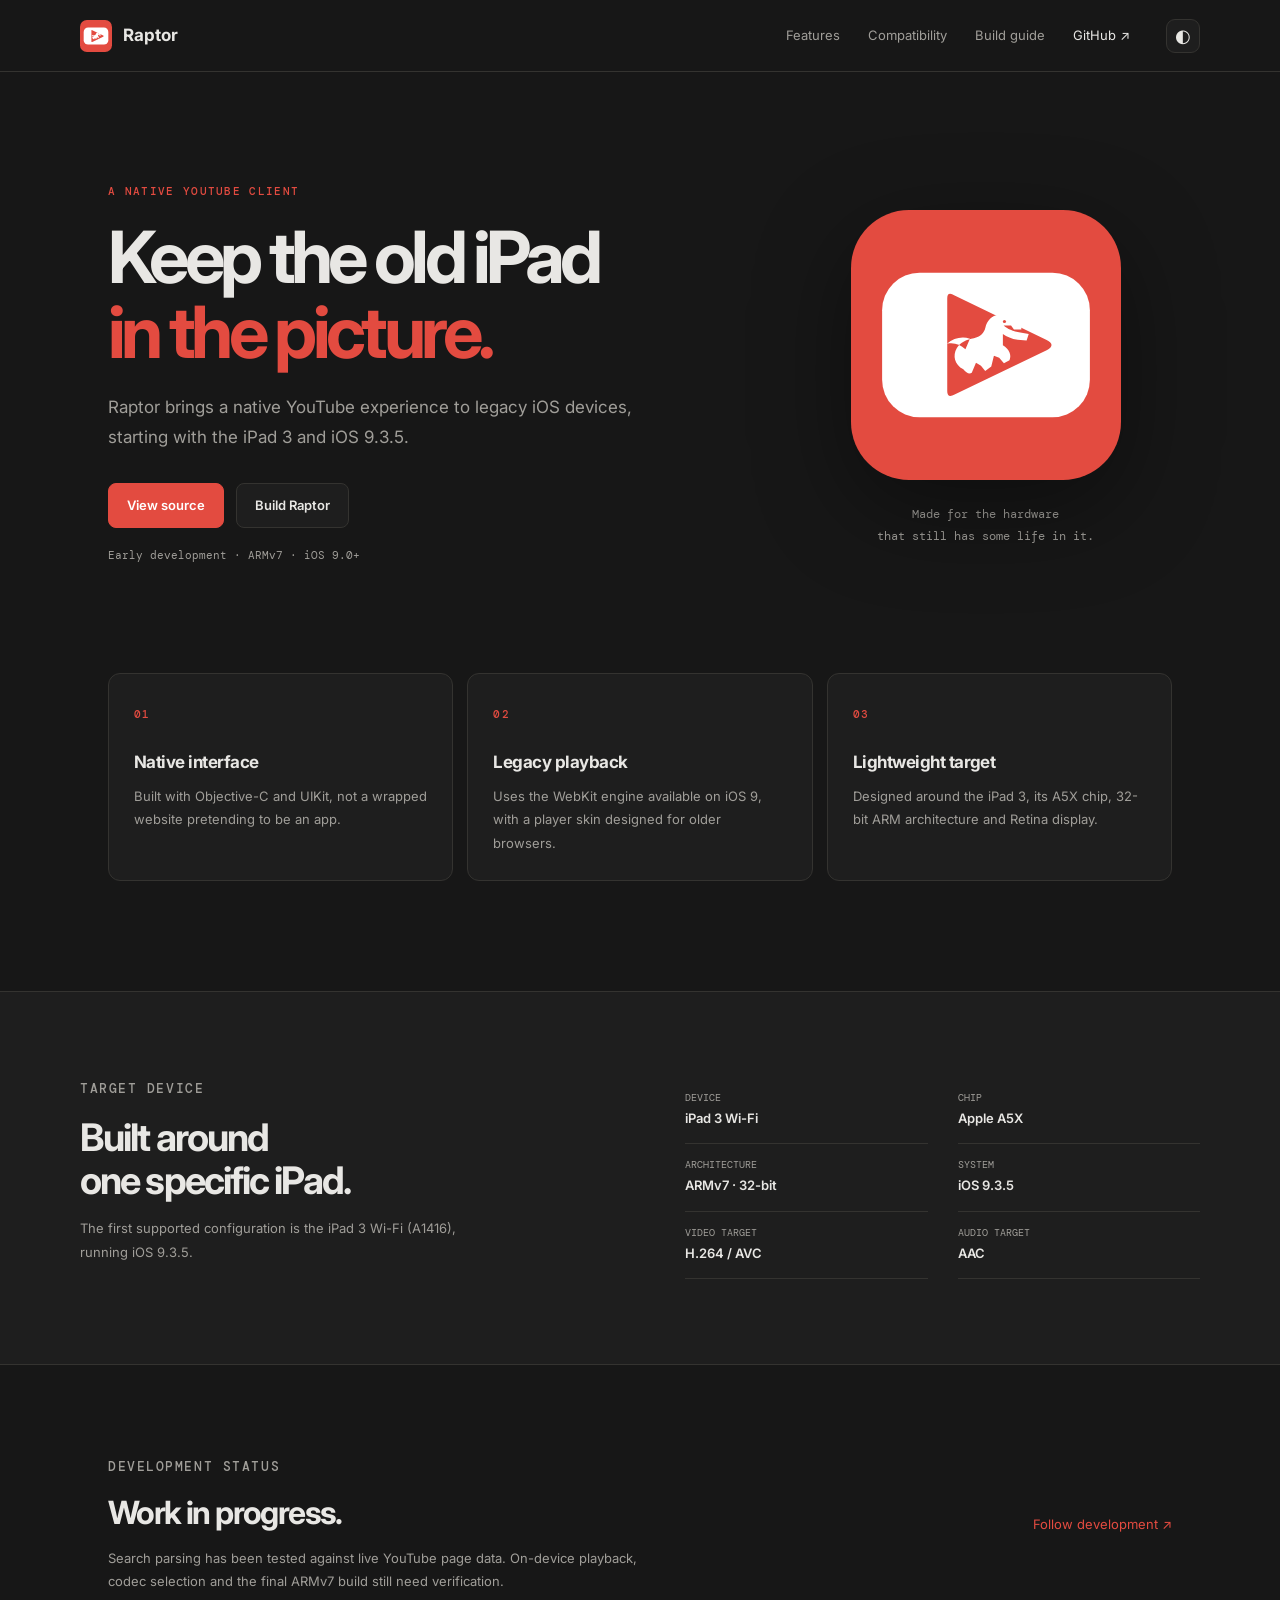
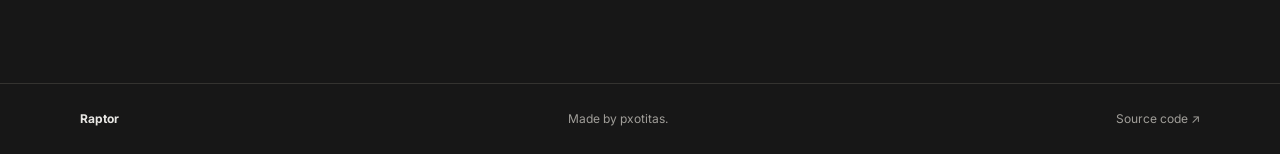
==== website/index.html @ 5f78469e "Set up Raptor project and website" ====
<!doctype html>
<html lang="en"><head><meta charset="utf-8"><meta name="viewport" content="width=device-width,initial-scale=1"><meta name="theme-color" content="#171717"><meta name="description" content="Raptor is a native YouTube client for legacy iOS devices."><title>Raptor — YouTube for legacy iOS</title><link rel="icon" href="./assets/raptor.svg" type="image/svg+xml"><link rel="stylesheet" href="./assets/style.css"><script defer src="./assets/site.js"></script></head>
<body><header class="topbar"><a class="brand" href="./"><img src="./assets/raptor.svg" alt=""><span>Raptor</span></a><nav><a href="#features">Features</a><a href="#compatibility">Compatibility</a><a href="./docs/building.html">Build guide</a><a class="github" href="https://github.com/pxotitas/raptor">GitHub ↗</a></nav><button class="theme-toggle" aria-label="Toggle color theme" title="Toggle theme">◐</button></header>
<main><section class="hero"><div class="hero-copy"><p class="eyebrow">A native YouTube client</p><h1>Keep the old iPad<br><span>in the picture.</span></h1><p class="lead">Raptor brings a native YouTube experience to legacy iOS devices, starting with the iPad 3 and iOS 9.3.5.</p><div class="actions"><a class="button primary" href="https://github.com/pxotitas/raptor">View source</a><a class="button secondary" href="./docs/building.html">Build Raptor</a></div><p class="fine">Early development · ARMv7 · iOS 9.0+</p></div><div class="hero-art"><img src="./assets/raptor.svg" alt="Raptor app icon"><span class="art-caption">Made for the hardware<br>that still has some life in it.</span></div></section>
<section class="feature-grid" id="features"><article><span class="number">01</span><h2>Native interface</h2><p>Built with Objective-C and UIKit, not a wrapped website pretending to be an app.</p></article><article><span class="number">02</span><h2>Legacy playback</h2><p>Uses the WebKit engine available on iOS 9, with a player skin designed for older browsers.</p></article><article><span class="number">03</span><h2>Lightweight target</h2><p>Designed around the iPad 3, its A5X chip, 32-bit ARM architecture and Retina display.</p></article></section>
<section class="compat" id="compatibility"><div><p class="eyebrow">Target device</p><h2>Built around<br>one specific iPad.</h2><p>The first supported configuration is the iPad 3 Wi-Fi (A1416), running iOS 9.3.5.</p></div><div class="specs"><div><span>Device</span><strong>iPad 3 Wi-Fi</strong></div><div><span>Chip</span><strong>Apple A5X</strong></div><div><span>Architecture</span><strong>ARMv7 · 32-bit</strong></div><div><span>System</span><strong>iOS 9.3.5</strong></div><div><span>Video target</span><strong>H.264 / AVC</strong></div><div><span>Audio target</span><strong>AAC</strong></div></div></section>
<section class="status-panel"><div><p class="eyebrow">Development status</p><h2>Work in progress.</h2><p>Search parsing has been tested against live YouTube page data. On-device playback, codec selection and the final ARMv7 build still need verification.</p></div><a href="https://github.com/pxotitas/raptor/issues">Follow development ↗</a></section></main>
<footer><span>Raptor</span><span>Made by <a href="https://github.com/pxotitas">pxotitas</a>.</span><a href="https://github.com/pxotitas/raptor">Source code ↗</a></footer></body></html>
---- website/assets/style.css ----
@import url('https://fonts.googleapis.com/css2?family=DM+Mono:wght@400;500&family=Inter:wght@400;500;600;700;800&display=swap');
:root{color-scheme:dark;--bg:#171717;--panel:#1e1e1e;--text:#e8e7e4;--muted:#a09e99;--line:#343330;--accent:#e34b40;--max:1120px;font-family:Inter,ui-sans-serif,system-ui,sans-serif}:root.light{color-scheme:light;--bg:#f4f3f0;--panel:#fff;--text:#20201e;--muted:#696761;--line:#d9d6d0;--accent:#c9362d}*{box-sizing:border-box}html{scroll-behavior:smooth}body{margin:0;background:var(--bg);color:var(--text);line-height:1.65}a{color:inherit;text-decoration:none}.topbar{height:72px;border-bottom:1px solid var(--line);display:flex;align-items:center;gap:36px;padding:0 max(28px,calc((100vw - var(--max))/2));position:sticky;top:0;background:var(--bg);z-index:5}.brand{display:flex;align-items:center;gap:11px;font-weight:700;font-size:17px;margin-right:auto}.brand img{width:32px;height:32px}.topbar nav{display:flex;align-items:center;gap:28px;color:var(--muted);font-size:13px}.topbar nav a:hover,footer a:hover{color:var(--text)}.topbar nav .github{color:var(--text)}.theme-toggle{border:1px solid var(--line);background:var(--panel);color:var(--text);width:34px;height:34px;border-radius:9px;font-size:18px;cursor:pointer}.hero{max-width:var(--max);margin:0 auto;padding:112px 28px 100px;display:grid;grid-template-columns:1.25fr .75fr;align-items:center;gap:70px;min-height:570px}.eyebrow,.number{font:500 11px 'DM Mono',monospace;letter-spacing:.12em;text-transform:uppercase;color:var(--accent)}h1,h2,p{margin-top:0}.hero h1{font-size:clamp(44px,6vw,72px);line-height:1.04;letter-spacing:-.065em;margin:22px 0}.hero h1 span{color:var(--accent)}.lead{font-size:17px;line-height:1.8;color:var(--muted);max-width:570px}.actions{display:flex;gap:12px;margin:30px 0 20px}.button{padding:11px 18px;border-radius:8px;font-size:13px;font-weight:600;border:1px solid var(--line)}.primary{background:var(--accent);border-color:var(--accent);color:#fff}.secondary{background:var(--panel)}.fine{font:11px 'DM Mono',monospace;color:var(--muted)}.hero-art{display:flex;flex-direction:column;align-items:center;gap:24px}.hero-art img{width:min(100%,270px);filter:drop-shadow(0 28px 48px #0006)}.art-caption{font:12px/1.8 'DM Mono',monospace;color:var(--muted);text-align:center}.feature-grid{max-width:var(--max);margin:0 auto;padding:0 28px 110px;display:grid;grid-template-columns:repeat(3,1fr);gap:14px}.feature-grid article{border:1px solid var(--line);border-radius:12px;background:var(--panel);padding:25px;min-height:190px}.feature-grid h2{font-size:17px;margin:22px 0 9px;letter-spacing:-.03em}.feature-grid p,.compat p,.status-panel p{font-size:13px;color:var(--muted);line-height:1.8;margin:0}.compat{border-top:1px solid var(--line);border-bottom:1px solid var(--line);padding:85px max(28px,calc((100vw - var(--max))/2));display:grid;grid-template-columns:1fr 1fr;gap:90px;background:var(--panel)}.compat h2,.status-panel h2{font-size:38px;line-height:1.12;letter-spacing:-.05em;margin:16px 0}.compat p{max-width:390px}.specs{display:grid;grid-template-columns:1fr 1fr;gap:0 30px}.specs div{border-bottom:1px solid var(--line);padding:14px 0;display:flex;flex-direction:column;gap:4px}.specs span{font:10px 'DM Mono',monospace;text-transform:uppercase;color:var(--muted)}.specs strong{font-size:13px;font-weight:600}.status-panel{max-width:var(--max);margin:0 auto;padding:90px 28px;display:flex;justify-content:space-between;align-items:center;gap:50px}.status-panel>div{max-width:570px}.status-panel h2{font-size:32px}.status-panel>a{white-space:nowrap;color:var(--accent);font-size:13px}footer{border-top:1px solid var(--line);padding:25px max(28px,calc((100vw - var(--max))/2));display:flex;justify-content:space-between;color:var(--muted);font-size:12px}footer span:first-child{font-weight:700;color:var(--text)}@media(max-width:760px){.topbar{padding:0 18px;gap:12px}.topbar nav{gap:12px;font-size:11px}.topbar nav a:nth-child(2){display:none}.hero{padding:75px 22px;grid-template-columns:1fr;gap:45px}.hero-art img{width:170px}.feature-grid{grid-template-columns:1fr;padding:0 22px 70px}.compat{padding:65px 22px;grid-template-columns:1fr;gap:30px}.status-panel{padding:65px 22px;display:block}.status-panel>a{display:inline-block;margin-top:22px}footer{padding:22px;gap:14px;flex-wrap:wrap}}@media(prefers-reduced-motion:reduce){html{scroll-behavior:auto}}
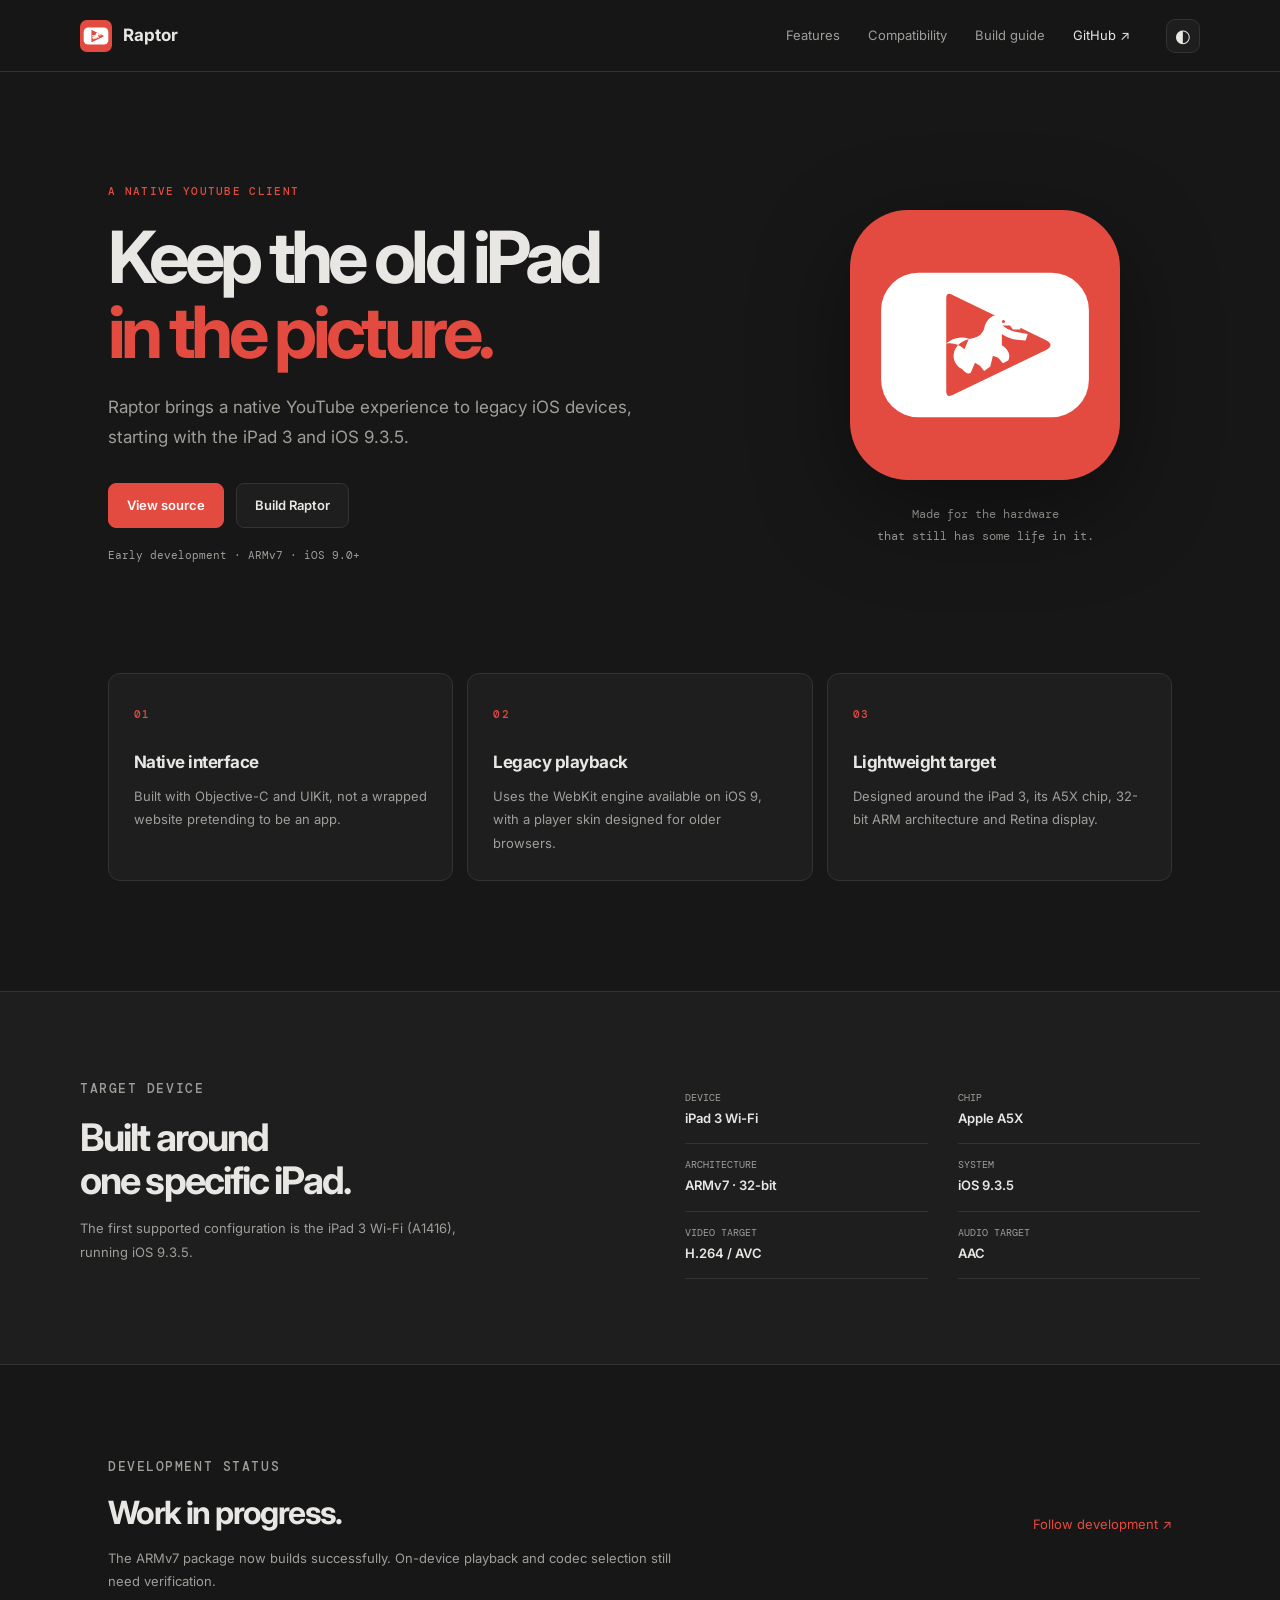
==== commit a425d517: "Add motion to website and verify ARMv7 build" ====
--- a/website/index.html
+++ b/website/index.html
@@ -4,5 +4,5 @@
 <main><section class="hero"><div class="hero-copy"><p class="eyebrow">A native YouTube client</p><h1>Keep the old iPad<br><span>in the picture.</span></h1><p class="lead">Raptor brings a native YouTube experience to legacy iOS devices, starting with the iPad 3 and iOS 9.3.5.</p><div class="actions"><a class="button primary" href="https://github.com/pxotitas/raptor">View source</a><a class="button secondary" href="./docs/building.html">Build Raptor</a></div><p class="fine">Early development · ARMv7 · iOS 9.0+</p></div><div class="hero-art"><img src="./assets/raptor.svg" alt="Raptor app icon"><span class="art-caption">Made for the hardware<br>that still has some life in it.</span></div></section>
 <section class="feature-grid" id="features"><article><span class="number">01</span><h2>Native interface</h2><p>Built with Objective-C and UIKit, not a wrapped website pretending to be an app.</p></article><article><span class="number">02</span><h2>Legacy playback</h2><p>Uses the WebKit engine available on iOS 9, with a player skin designed for older browsers.</p></article><article><span class="number">03</span><h2>Lightweight target</h2><p>Designed around the iPad 3, its A5X chip, 32-bit ARM architecture and Retina display.</p></article></section>
 <section class="compat" id="compatibility"><div><p class="eyebrow">Target device</p><h2>Built around<br>one specific iPad.</h2><p>The first supported configuration is the iPad 3 Wi-Fi (A1416), running iOS 9.3.5.</p></div><div class="specs"><div><span>Device</span><strong>iPad 3 Wi-Fi</strong></div><div><span>Chip</span><strong>Apple A5X</strong></div><div><span>Architecture</span><strong>ARMv7 · 32-bit</strong></div><div><span>System</span><strong>iOS 9.3.5</strong></div><div><span>Video target</span><strong>H.264 / AVC</strong></div><div><span>Audio target</span><strong>AAC</strong></div></div></section>
-<section class="status-panel"><div><p class="eyebrow">Development status</p><h2>Work in progress.</h2><p>Search parsing has been tested against live YouTube page data. On-device playback, codec selection and the final ARMv7 build still need verification.</p></div><a href="https://github.com/pxotitas/raptor/issues">Follow development ↗</a></section></main>
+<section class="status-panel"><div><p class="eyebrow">Development status</p><h2>Work in progress.</h2><p>The ARMv7 package now builds successfully. On-device playback and codec selection still need verification.</p></div><a href="https://github.com/pxotitas/raptor/issues">Follow development ↗</a></section></main>
 <footer><span>Raptor</span><span>Made by <a href="https://github.com/pxotitas">pxotitas</a>.</span><a href="https://github.com/pxotitas/raptor">Source code ↗</a></footer></body></html>
--- a/website/assets/style.css
+++ b/website/assets/style.css
@@ -1,2 +1,33 @@
 @import url('https://fonts.googleapis.com/css2?family=DM+Mono:wght@400;500&family=Inter:wght@400;500;600;700;800&display=swap');
-:root{color-scheme:dark;--bg:#171717;--panel:#1e1e1e;--text:#e8e7e4;--muted:#a09e99;--line:#343330;--accent:#e34b40;--max:1120px;font-family:Inter,ui-sans-serif,system-ui,sans-serif}:root.light{color-scheme:light;--bg:#f4f3f0;--panel:#fff;--text:#20201e;--muted:#696761;--line:#d9d6d0;--accent:#c9362d}*{box-sizing:border-box}html{scroll-behavior:smooth}body{margin:0;background:var(--bg);color:var(--text);line-height:1.65}a{color:inherit;text-decoration:none}.topbar{height:72px;border-bottom:1px solid var(--line);display:flex;align-items:center;gap:36px;padding:0 max(28px,calc((100vw - var(--max))/2));position:sticky;top:0;background:var(--bg);z-index:5}.brand{display:flex;align-items:center;gap:11px;font-weight:700;font-size:17px;margin-right:auto}.brand img{width:32px;height:32px}.topbar nav{display:flex;align-items:center;gap:28px;color:var(--muted);font-size:13px}.topbar nav a:hover,footer a:hover{color:var(--text)}.topbar nav .github{color:var(--text)}.theme-toggle{border:1px solid var(--line);background:var(--panel);color:var(--text);width:34px;height:34px;border-radius:9px;font-size:18px;cursor:pointer}.hero{max-width:var(--max);margin:0 auto;padding:112px 28px 100px;display:grid;grid-template-columns:1.25fr .75fr;align-items:center;gap:70px;min-height:570px}.eyebrow,.number{font:500 11px 'DM Mono',monospace;letter-spacing:.12em;text-transform:uppercase;color:var(--accent)}h1,h2,p{margin-top:0}.hero h1{font-size:clamp(44px,6vw,72px);line-height:1.04;letter-spacing:-.065em;margin:22px 0}.hero h1 span{color:var(--accent)}.lead{font-size:17px;line-height:1.8;color:var(--muted);max-width:570px}.actions{display:flex;gap:12px;margin:30px 0 20px}.button{padding:11px 18px;border-radius:8px;font-size:13px;font-weight:600;border:1px solid var(--line)}.primary{background:var(--accent);border-color:var(--accent);color:#fff}.secondary{background:var(--panel)}.fine{font:11px 'DM Mono',monospace;color:var(--muted)}.hero-art{display:flex;flex-direction:column;align-items:center;gap:24px}.hero-art img{width:min(100%,270px);filter:drop-shadow(0 28px 48px #0006)}.art-caption{font:12px/1.8 'DM Mono',monospace;color:var(--muted);text-align:center}.feature-grid{max-width:var(--max);margin:0 auto;padding:0 28px 110px;display:grid;grid-template-columns:repeat(3,1fr);gap:14px}.feature-grid article{border:1px solid var(--line);border-radius:12px;background:var(--panel);padding:25px;min-height:190px}.feature-grid h2{font-size:17px;margin:22px 0 9px;letter-spacing:-.03em}.feature-grid p,.compat p,.status-panel p{font-size:13px;color:var(--muted);line-height:1.8;margin:0}.compat{border-top:1px solid var(--line);border-bottom:1px solid var(--line);padding:85px max(28px,calc((100vw - var(--max))/2));display:grid;grid-template-columns:1fr 1fr;gap:90px;background:var(--panel)}.compat h2,.status-panel h2{font-size:38px;line-height:1.12;letter-spacing:-.05em;margin:16px 0}.compat p{max-width:390px}.specs{display:grid;grid-template-columns:1fr 1fr;gap:0 30px}.specs div{border-bottom:1px solid var(--line);padding:14px 0;display:flex;flex-direction:column;gap:4px}.specs span{font:10px 'DM Mono',monospace;text-transform:uppercase;color:var(--muted)}.specs strong{font-size:13px;font-weight:600}.status-panel{max-width:var(--max);margin:0 auto;padding:90px 28px;display:flex;justify-content:space-between;align-items:center;gap:50px}.status-panel>div{max-width:570px}.status-panel h2{font-size:32px}.status-panel>a{white-space:nowrap;color:var(--accent);font-size:13px}footer{border-top:1px solid var(--line);padding:25px max(28px,calc((100vw - var(--max))/2));display:flex;justify-content:space-between;color:var(--muted);font-size:12px}footer span:first-child{font-weight:700;color:var(--text)}@media(max-width:760px){.topbar{padding:0 18px;gap:12px}.topbar nav{gap:12px;font-size:11px}.topbar nav a:nth-child(2){display:none}.hero{padding:75px 22px;grid-template-columns:1fr;gap:45px}.hero-art img{width:170px}.feature-grid{grid-template-columns:1fr;padding:0 22px 70px}.compat{padding:65px 22px;grid-template-columns:1fr;gap:30px}.status-panel{padding:65px 22px;display:block}.status-panel>a{display:inline-block;margin-top:22px}footer{padding:22px;gap:14px;flex-wrap:wrap}}@media(prefers-reduced-motion:reduce){html{scroll-behavior:auto}}+:root{color-scheme:dark;--bg:#171717;--panel:#1e1e1e;--text:#e8e7e4;--muted:#a09e99;--line:#343330;--accent:#e34b40;--max:1120px;font-family:Inter,ui-sans-serif,system-ui,sans-serif}:root.light{color-scheme:light;--bg:#f4f3f0;--panel:#fff;--text:#20201e;--muted:#696761;--line:#d9d6d0;--accent:#c9362d}*{box-sizing:border-box}html{scroll-behavior:smooth}body{margin:0;background:var(--bg);color:var(--text);line-height:1.65}a{color:inherit;text-decoration:none}.topbar{height:72px;border-bottom:1px solid var(--line);display:flex;align-items:center;gap:36px;padding:0 max(28px,calc((100vw - var(--max))/2));position:sticky;top:0;background:var(--bg);z-index:5}.brand{display:flex;align-items:center;gap:11px;font-weight:700;font-size:17px;margin-right:auto}.brand img{width:32px;height:32px}.topbar nav{display:flex;align-items:center;gap:28px;color:var(--muted);font-size:13px}.topbar nav a:hover,footer a:hover{color:var(--text)}.topbar nav .github{color:var(--text)}.theme-toggle{border:1px solid var(--line);background:var(--panel);color:var(--text);width:34px;height:34px;border-radius:9px;font-size:18px;cursor:pointer}.hero{max-width:var(--max);margin:0 auto;padding:112px 28px 100px;display:grid;grid-template-columns:1.25fr .75fr;align-items:center;gap:70px;min-height:570px}.eyebrow,.number{font:500 11px 'DM Mono',monospace;letter-spacing:.12em;text-transform:uppercase;color:var(--accent)}h1,h2,p{margin-top:0}.hero h1{font-size:clamp(44px,6vw,72px);line-height:1.04;letter-spacing:-.065em;margin:22px 0}.hero h1 span{color:var(--accent)}.lead{font-size:17px;line-height:1.8;color:var(--muted);max-width:570px}.actions{display:flex;gap:12px;margin:30px 0 20px}.button{padding:11px 18px;border-radius:8px;font-size:13px;font-weight:600;border:1px solid var(--line)}.primary{background:var(--accent);border-color:var(--accent);color:#fff}.secondary{background:var(--panel)}.fine{font:11px 'DM Mono',monospace;color:var(--muted)}.hero-art{display:flex;flex-direction:column;align-items:center;gap:24px}.hero-art img{width:min(100%,270px);filter:drop-shadow(0 28px 48px #0006)}.art-caption{font:12px/1.8 'DM Mono',monospace;color:var(--muted);text-align:center}.feature-grid{max-width:var(--max);margin:0 auto;padding:0 28px 110px;display:grid;grid-template-columns:repeat(3,1fr);gap:14px}.feature-grid article{border:1px solid var(--line);border-radius:12px;background:var(--panel);padding:25px;min-height:190px}.feature-grid h2{font-size:17px;margin:22px 0 9px;letter-spacing:-.03em}.feature-grid p,.compat p,.status-panel p{font-size:13px;color:var(--muted);line-height:1.8;margin:0}.compat{border-top:1px solid var(--line);border-bottom:1px solid var(--line);padding:85px max(28px,calc((100vw - var(--max))/2));display:grid;grid-template-columns:1fr 1fr;gap:90px;background:var(--panel)}.compat h2,.status-panel h2{font-size:38px;line-height:1.12;letter-spacing:-.05em;margin:16px 0}.compat p{max-width:390px}.specs{display:grid;grid-template-columns:1fr 1fr;gap:0 30px}.specs div{border-bottom:1px solid var(--line);padding:14px 0;display:flex;flex-direction:column;gap:4px}.specs span{font:10px 'DM Mono',monospace;text-transform:uppercase;color:var(--muted)}.specs strong{font-size:13px;font-weight:600}.status-panel{max-width:var(--max);margin:0 auto;padding:90px 28px;display:flex;justify-content:space-between;align-items:center;gap:50px}.status-panel>div{max-width:570px}.status-panel h2{font-size:32px}.status-panel>a{white-space:nowrap;color:var(--accent);font-size:13px}footer{border-top:1px solid var(--line);padding:25px max(28px,calc((100vw - var(--max))/2));display:flex;justify-content:space-between;color:var(--muted);font-size:12px}footer span:first-child{font-weight:700;color:var(--text)}@media(max-width:760px){.topbar{padding:0 18px;gap:12px}.topbar nav{gap:12px;font-size:11px}.topbar nav a:nth-child(2){display:none}.hero{padding:75px 22px;grid-template-columns:1fr;gap:45px}.hero-art img{width:170px}.feature-grid{grid-template-columns:1fr;padding:0 22px 70px}.compat{padding:65px 22px;grid-template-columns:1fr;gap:30px}.status-panel{padding:65px 22px;display:block}.status-panel>a{display:inline-block;margin-top:22px}footer{padding:22px;gap:14px;flex-wrap:wrap}}@media(prefers-reduced-motion:reduce){html{scroll-behavior:auto}}/* Motion layer: restrained, spring-like reveals inspired by Dux Shell. */
+html{scroll-behavior:smooth;scroll-padding-top:88px}
+.topbar{backdrop-filter:blur(18px);background:color-mix(in srgb,var(--bg) 86%,transparent);transition:background .35s ease,border-color .35s ease}
+.brand img{transition:transform .55s cubic-bezier(.2,.8,.2,1)}
+.brand:hover img{transform:rotate(-8deg) scale(1.08)}
+.topbar nav a{transition:color .22s ease,opacity .22s ease}
+.button,.theme-toggle,.status-panel>a{transition:transform .28s cubic-bezier(.2,.8,.2,1),background .25s ease,border-color .25s ease,box-shadow .25s ease}
+.button:hover{transform:translateY(-3px)}
+.button.primary:hover{box-shadow:0 9px 28px color-mix(in srgb,var(--accent) 28%,transparent)}
+.theme-toggle:hover{transform:rotate(18deg)}
+.hero-art img{animation:raptor-float 7s ease-in-out infinite;transition:filter .4s ease,transform .4s ease}
+.hero-art:hover img{transform:translateY(-7px) scale(1.025);filter:drop-shadow(0 34px 54px #0008)}
+.feature-grid article{transition:transform .45s cubic-bezier(.2,.8,.2,1),border-color .35s ease,background .35s ease}
+.feature-grid article:hover{transform:translateY(-7px);border-color:color-mix(in srgb,var(--accent) 48%,var(--line))}
+.feature-grid .number{display:inline-block;transition:transform .35s cubic-bezier(.2,.8,.2,1)}
+.feature-grid article:hover .number{transform:translateX(5px)}
+.specs div{transition:padding .3s ease,border-color .3s ease}
+.specs div:hover{padding-left:8px;border-color:var(--accent)}
+.status-panel>a:hover{transform:translateX(5px)}
+.js-motion .reveal{opacity:0;transform:translateY(24px) scale(.985);transition:opacity .75s ease,transform .8s cubic-bezier(.2,.8,.2,1)}
+.js-motion .reveal.is-visible{opacity:1;transform:translateY(0) scale(1)}
+.js-motion .hero-copy>*{opacity:0;transform:translateY(18px);animation:hero-enter .7s cubic-bezier(.2,.8,.2,1) forwards}
+.js-motion .hero-copy>*:nth-child(1){animation-delay:.08s}
+.js-motion .hero-copy>*:nth-child(2){animation-delay:.16s}
+.js-motion .hero-copy>*:nth-child(3){animation-delay:.25s}
+.js-motion .hero-copy>*:nth-child(4){animation-delay:.34s}
+.js-motion .hero-copy>*:nth-child(5){animation-delay:.42s}
+.js-motion .hero-art{animation:art-enter .9s .18s cubic-bezier(.2,.8,.2,1) both}
+@keyframes hero-enter{to{opacity:1;transform:translateY(0)}}
+@keyframes art-enter{from{opacity:0;transform:translateY(22px) scale(.96)}to{opacity:1;transform:translateY(0) scale(1)}}
+@keyframes raptor-float{0%,100%{translate:0 0}50%{translate:0 -10px}}
+@media(prefers-reduced-motion:reduce){*,*::before,*::after{scroll-behavior:auto!important;animation-duration:.01ms!important;animation-iteration-count:1!important;transition-duration:.01ms!important}.js-motion .reveal,.js-motion .hero-copy>*{opacity:1;transform:none}}
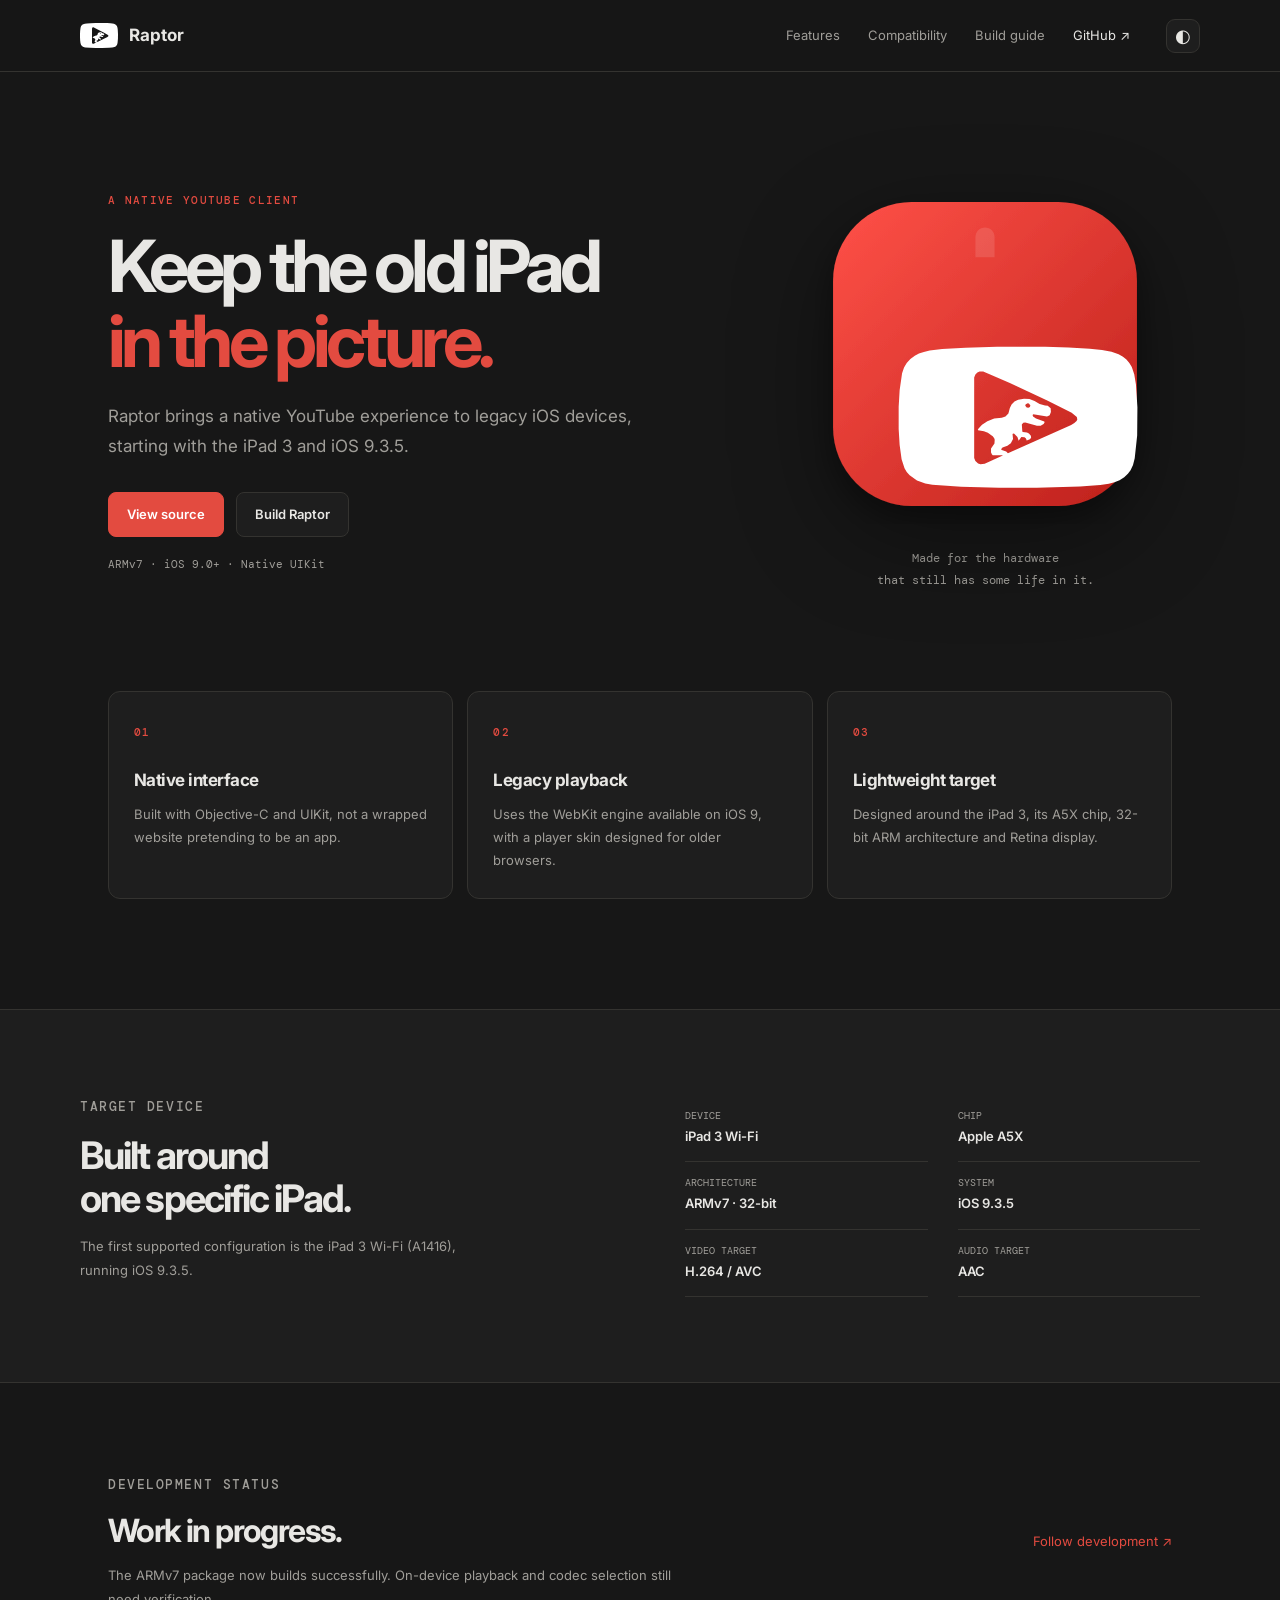
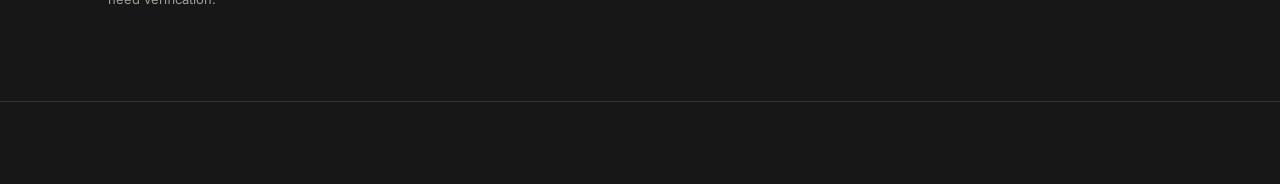
==== commit 28c48c09: "Replace Raptor branding with original dinosaur mark" ====
--- a/website/index.html
+++ b/website/index.html
@@ -1,8 +1,73 @@
 <!doctype html>
-<html lang="en"><head><meta charset="utf-8"><meta name="viewport" content="width=device-width,initial-scale=1"><meta name="theme-color" content="#171717"><meta name="description" content="Raptor is a native YouTube client for legacy iOS devices."><title>Raptor — YouTube for legacy iOS</title><link rel="icon" href="./assets/raptor.svg" type="image/svg+xml"><link rel="stylesheet" href="./assets/style.css"><script defer src="./assets/site.js"></script></head>
-<body><header class="topbar"><a class="brand" href="./"><img src="./assets/raptor.svg" alt=""><span>Raptor</span></a><nav><a href="#features">Features</a><a href="#compatibility">Compatibility</a><a href="./docs/building.html">Build guide</a><a class="github" href="https://github.com/pxotitas/raptor">GitHub ↗</a></nav><button class="theme-toggle" aria-label="Toggle color theme" title="Toggle theme">◐</button></header>
-<main><section class="hero"><div class="hero-copy"><p class="eyebrow">A native YouTube client</p><h1>Keep the old iPad<br><span>in the picture.</span></h1><p class="lead">Raptor brings a native YouTube experience to legacy iOS devices, starting with the iPad 3 and iOS 9.3.5.</p><div class="actions"><a class="button primary" href="https://github.com/pxotitas/raptor">View source</a><a class="button secondary" href="./docs/building.html">Build Raptor</a></div><p class="fine">Early development · ARMv7 · iOS 9.0+</p></div><div class="hero-art"><img src="./assets/raptor.svg" alt="Raptor app icon"><span class="art-caption">Made for the hardware<br>that still has some life in it.</span></div></section>
-<section class="feature-grid" id="features"><article><span class="number">01</span><h2>Native interface</h2><p>Built with Objective-C and UIKit, not a wrapped website pretending to be an app.</p></article><article><span class="number">02</span><h2>Legacy playback</h2><p>Uses the WebKit engine available on iOS 9, with a player skin designed for older browsers.</p></article><article><span class="number">03</span><h2>Lightweight target</h2><p>Designed around the iPad 3, its A5X chip, 32-bit ARM architecture and Retina display.</p></article></section>
-<section class="compat" id="compatibility"><div><p class="eyebrow">Target device</p><h2>Built around<br>one specific iPad.</h2><p>The first supported configuration is the iPad 3 Wi-Fi (A1416), running iOS 9.3.5.</p></div><div class="specs"><div><span>Device</span><strong>iPad 3 Wi-Fi</strong></div><div><span>Chip</span><strong>Apple A5X</strong></div><div><span>Architecture</span><strong>ARMv7 · 32-bit</strong></div><div><span>System</span><strong>iOS 9.3.5</strong></div><div><span>Video target</span><strong>H.264 / AVC</strong></div><div><span>Audio target</span><strong>AAC</strong></div></div></section>
-<section class="status-panel"><div><p class="eyebrow">Development status</p><h2>Work in progress.</h2><p>The ARMv7 package now builds successfully. On-device playback and codec selection still need verification.</p></div><a href="https://github.com/pxotitas/raptor/issues">Follow development ↗</a></section></main>
-<footer><span>Raptor</span><span>Made by <a href="https://github.com/pxotitas">pxotitas</a>.</span><a href="https://github.com/pxotitas/raptor">Source code ↗</a></footer></body></html>+<html lang="en">
+<head>
+  <meta charset="utf-8">
+  <meta name="viewport" content="width=device-width,initial-scale=1">
+  <meta name="theme-color" content="#171717">
+  <meta name="description" content="Raptor is a native YouTube client for legacy iOS devices.">
+  <title>Raptor — YouTube for legacy iOS</title>
+  <link rel="icon" href="./assets/raptor-mark.svg" type="image/svg+xml">
+  <link rel="stylesheet" href="./assets/style.css">
+  <script defer src="./assets/site.js"></script>
+</head>
+<body>
+  <header class="topbar">
+    <a class="brand" href="./"><img src="./assets/raptor-mark.svg" alt=""><span>Raptor</span></a>
+    <nav>
+      <a href="#features">Features</a>
+      <a href="#compatibility">Compatibility</a>
+      <a href="./docs/building.html">Build guide</a>
+      <a class="github" href="https://github.com/pxotitas/raptor">GitHub ↗</a>
+    </nav>
+    <button class="theme-toggle" aria-label="Toggle color theme" title="Toggle theme">◐</button>
+  </header>
+
+  <main>
+    <section class="hero">
+      <div class="hero-copy">
+        <p class="eyebrow">A native YouTube client</p>
+        <h1>Keep the old iPad<br><span>in the picture.</span></h1>
+        <p class="lead">Raptor brings a native YouTube experience to legacy iOS devices, starting with the iPad 3 and iOS 9.3.5.</p>
+        <div class="actions">
+          <a class="button primary" href="https://github.com/pxotitas/raptor">View source</a>
+          <a class="button secondary" href="./docs/building.html">Build Raptor</a>
+        </div>
+        <p class="fine">ARMv7 · iOS 9.0+ · Native UIKit</p>
+      </div>
+      <div class="hero-art">
+        <img src="./assets/raptor-hero.svg" alt="Raptor logo">
+        <span class="art-caption">Made for the hardware<br>that still has some life in it.</span>
+      </div>
+    </section>
+
+    <section class="feature-grid" id="features">
+      <article><span class="number">01</span><h2>Native interface</h2><p>Built with Objective-C and UIKit, not a wrapped website pretending to be an app.</p></article>
+      <article><span class="number">02</span><h2>Legacy playback</h2><p>Uses the WebKit engine available on iOS 9, with a player skin designed for older browsers.</p></article>
+      <article><span class="number">03</span><h2>Lightweight target</h2><p>Designed around the iPad 3, its A5X chip, 32-bit ARM architecture and Retina display.</p></article>
+    </section>
+
+    <section class="compat" id="compatibility">
+      <div><p class="eyebrow">Target device</p><h2>Built around<br>one specific iPad.</h2><p>The first supported configuration is the iPad 3 Wi-Fi (A1416), running iOS 9.3.5.</p></div>
+      <div class="specs">
+        <div><span>Device</span><strong>iPad 3 Wi-Fi</strong></div>
+        <div><span>Chip</span><strong>Apple A5X</strong></div>
+        <div><span>Architecture</span><strong>ARMv7 · 32-bit</strong></div>
+        <div><span>System</span><strong>iOS 9.3.5</strong></div>
+        <div><span>Video target</span><strong>H.264 / AVC</strong></div>
+        <div><span>Audio target</span><strong>AAC</strong></div>
+      </div>
+    </section>
+
+    <section class="status-panel">
+      <div><p class="eyebrow">Development status</p><h2>Work in progress.</h2><p>The ARMv7 package now builds successfully. On-device playback and codec selection still need verification.</p></div>
+      <a href="https://github.com/pxotitas/raptor/issues">Follow development ↗</a>
+    </section>
+  </main>
+
+  <footer>
+    <span class="footer-brand"><img src="./assets/raptor-dino.svg" alt=""><strong>Raptor</strong></span>
+    <span>Made by <a href="https://github.com/pxotitas">pxotitas</a>.</span>
+    <a href="https://github.com/pxotitas/raptor">Source code ↗</a>
+  </footer>
+</body>
+</html>
--- a/website/assets/style.css
+++ b/website/assets/style.css
@@ -31,3 +31,10 @@
 @keyframes art-enter{from{opacity:0;transform:translateY(22px) scale(.96)}to{opacity:1;transform:translateY(0) scale(1)}}
 @keyframes raptor-float{0%,100%{translate:0 0}50%{translate:0 -10px}}
 @media(prefers-reduced-motion:reduce){*,*::before,*::after{scroll-behavior:auto!important;animation-duration:.01ms!important;animation-iteration-count:1!important;transition-duration:.01ms!important}.js-motion .reveal,.js-motion .hero-copy>*{opacity:1;transform:none}}
+/* Brand assets */
+.brand img{width:38px;height:30px;object-fit:contain}
+.hero-art img{width:min(100%,340px);aspect-ratio:1;object-fit:contain}
+.footer-brand{display:inline-flex;align-items:center;gap:10px;color:var(--text)!important}
+.footer-brand img{width:34px;height:32px;object-fit:contain}
+.footer-brand strong{font-size:13px;font-weight:700}
+@media(max-width:760px){.brand img{width:34px;height:28px}.hero-art img{width:210px}.footer-brand img{width:30px;height:28px}}
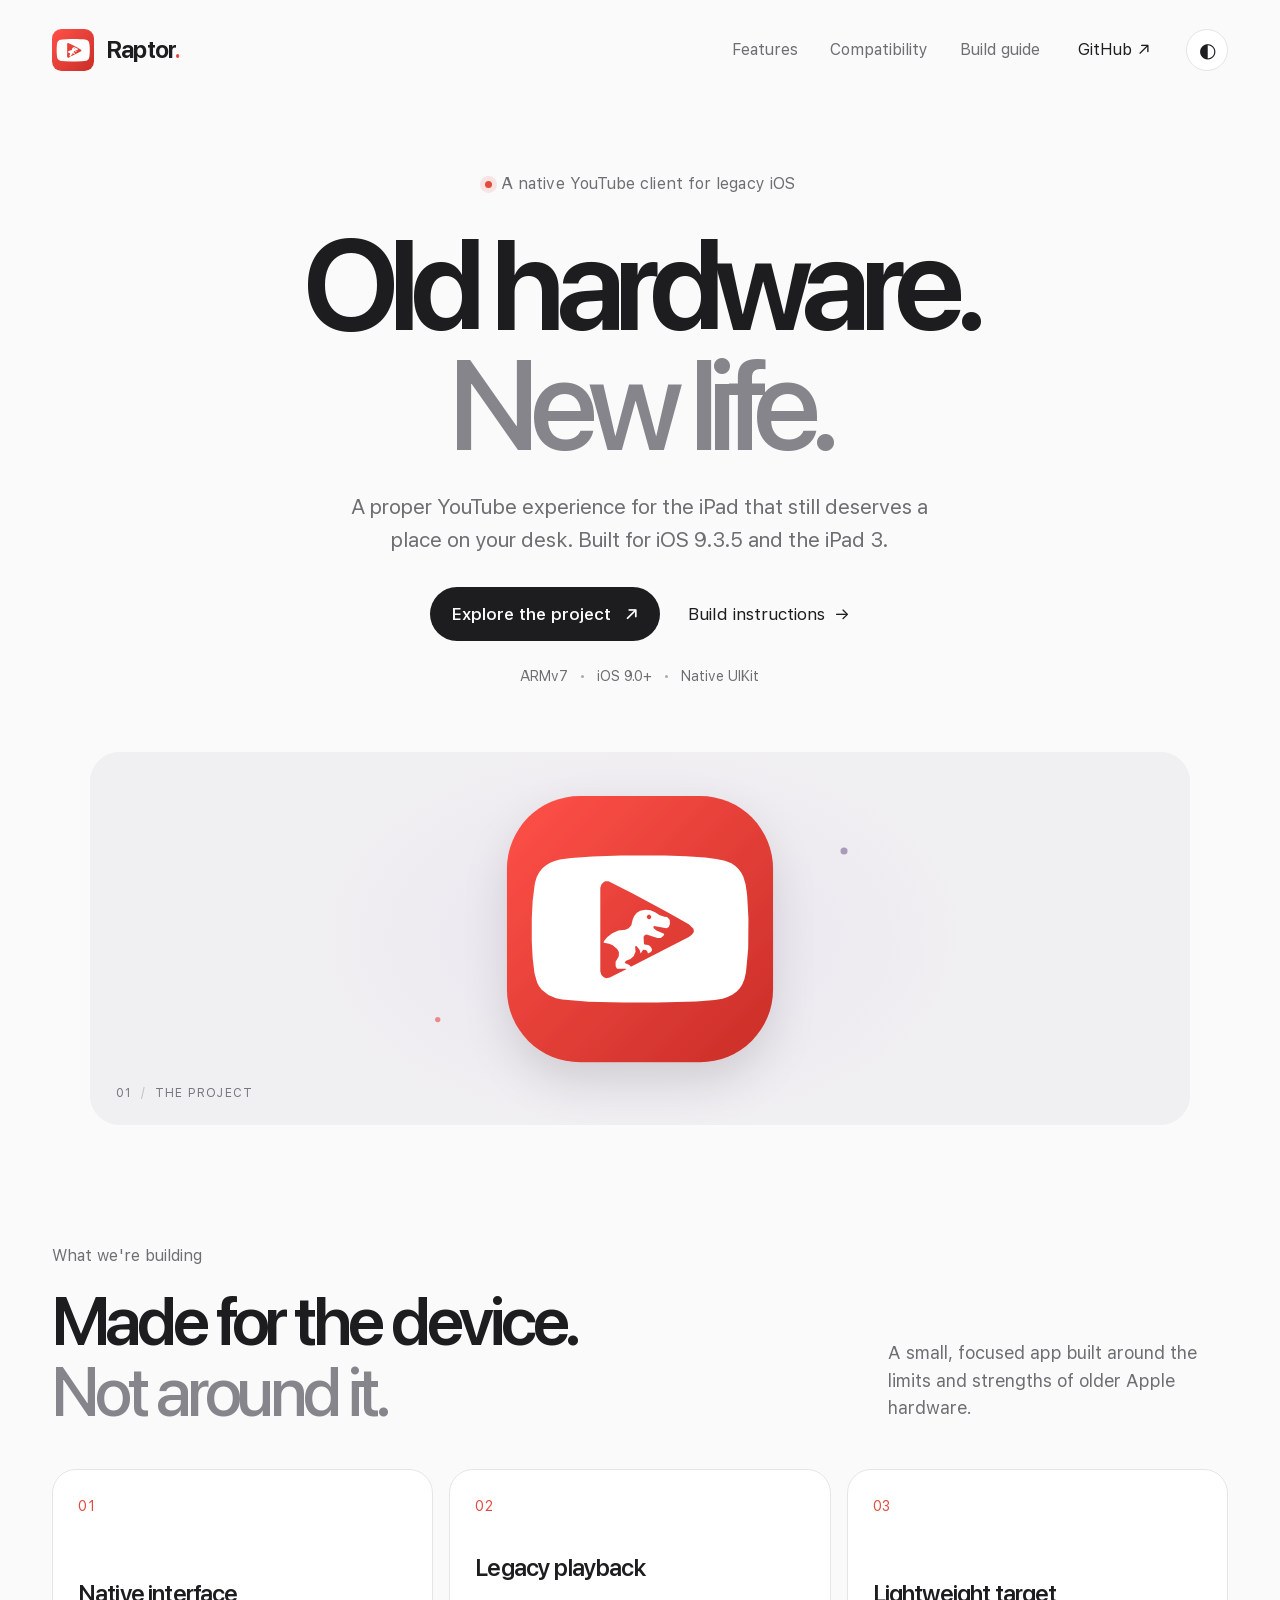
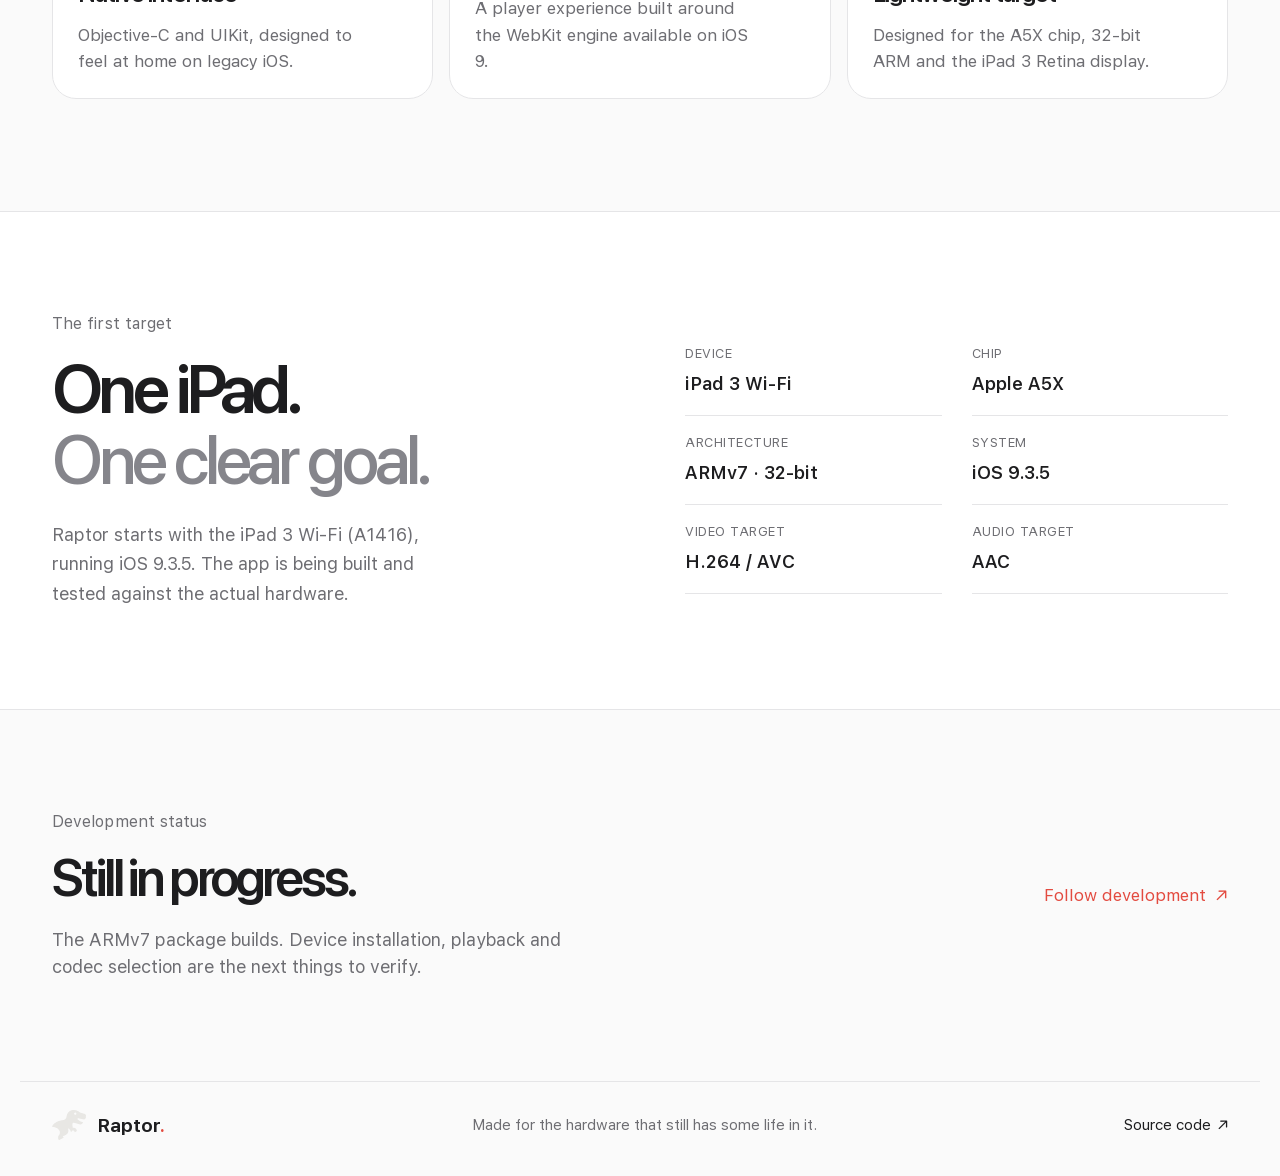
==== commit beb03167: "Redesign Raptor site around pxdritz visual style" ====
--- a/website/index.html
+++ b/website/index.html
@@ -1,73 +1,8 @@
 <!doctype html>
-<html lang="en">
-<head>
-  <meta charset="utf-8">
-  <meta name="viewport" content="width=device-width,initial-scale=1">
-  <meta name="theme-color" content="#171717">
-  <meta name="description" content="Raptor is a native YouTube client for legacy iOS devices.">
-  <title>Raptor — YouTube for legacy iOS</title>
-  <link rel="icon" href="./assets/raptor-mark.svg" type="image/svg+xml">
-  <link rel="stylesheet" href="./assets/style.css">
-  <script defer src="./assets/site.js"></script>
-</head>
-<body>
-  <header class="topbar">
-    <a class="brand" href="./"><img src="./assets/raptor-mark.svg" alt=""><span>Raptor</span></a>
-    <nav>
-      <a href="#features">Features</a>
-      <a href="#compatibility">Compatibility</a>
-      <a href="./docs/building.html">Build guide</a>
-      <a class="github" href="https://github.com/pxotitas/raptor">GitHub ↗</a>
-    </nav>
-    <button class="theme-toggle" aria-label="Toggle color theme" title="Toggle theme">◐</button>
-  </header>
-
-  <main>
-    <section class="hero">
-      <div class="hero-copy">
-        <p class="eyebrow">A native YouTube client</p>
-        <h1>Keep the old iPad<br><span>in the picture.</span></h1>
-        <p class="lead">Raptor brings a native YouTube experience to legacy iOS devices, starting with the iPad 3 and iOS 9.3.5.</p>
-        <div class="actions">
-          <a class="button primary" href="https://github.com/pxotitas/raptor">View source</a>
-          <a class="button secondary" href="./docs/building.html">Build Raptor</a>
-        </div>
-        <p class="fine">ARMv7 · iOS 9.0+ · Native UIKit</p>
-      </div>
-      <div class="hero-art">
-        <img src="./assets/raptor-hero.svg" alt="Raptor logo">
-        <span class="art-caption">Made for the hardware<br>that still has some life in it.</span>
-      </div>
-    </section>
-
-    <section class="feature-grid" id="features">
-      <article><span class="number">01</span><h2>Native interface</h2><p>Built with Objective-C and UIKit, not a wrapped website pretending to be an app.</p></article>
-      <article><span class="number">02</span><h2>Legacy playback</h2><p>Uses the WebKit engine available on iOS 9, with a player skin designed for older browsers.</p></article>
-      <article><span class="number">03</span><h2>Lightweight target</h2><p>Designed around the iPad 3, its A5X chip, 32-bit ARM architecture and Retina display.</p></article>
-    </section>
-
-    <section class="compat" id="compatibility">
-      <div><p class="eyebrow">Target device</p><h2>Built around<br>one specific iPad.</h2><p>The first supported configuration is the iPad 3 Wi-Fi (A1416), running iOS 9.3.5.</p></div>
-      <div class="specs">
-        <div><span>Device</span><strong>iPad 3 Wi-Fi</strong></div>
-        <div><span>Chip</span><strong>Apple A5X</strong></div>
-        <div><span>Architecture</span><strong>ARMv7 · 32-bit</strong></div>
-        <div><span>System</span><strong>iOS 9.3.5</strong></div>
-        <div><span>Video target</span><strong>H.264 / AVC</strong></div>
-        <div><span>Audio target</span><strong>AAC</strong></div>
-      </div>
-    </section>
-
-    <section class="status-panel">
-      <div><p class="eyebrow">Development status</p><h2>Work in progress.</h2><p>The ARMv7 package now builds successfully. On-device playback and codec selection still need verification.</p></div>
-      <a href="https://github.com/pxotitas/raptor/issues">Follow development ↗</a>
-    </section>
-  </main>
-
-  <footer>
-    <span class="footer-brand"><img src="./assets/raptor-dino.svg" alt=""><strong>Raptor</strong></span>
-    <span>Made by <a href="https://github.com/pxotitas">pxotitas</a>.</span>
-    <a href="https://github.com/pxotitas/raptor">Source code ↗</a>
-  </footer>
-</body>
-</html>+<html lang="en"><head><meta charset="utf-8"><meta name="viewport" content="width=device-width,initial-scale=1"><meta name="theme-color" content="#fafafa"><meta name="description" content="Raptor is a native YouTube client for legacy iOS devices."><title>Raptor — YouTube for legacy iOS</title><link rel="icon" href="./assets/raptor-icon.svg" type="image/svg+xml"><link rel="preload" href="./assets/sf-pro.woff" as="font" type="font/woff" crossorigin><link rel="stylesheet" href="./assets/style.css"><script defer src="./assets/site.js"></script></head>
+<body><header class="topbar"><a class="brand" href="./" aria-label="Raptor home"><img src="./assets/raptor-icon.svg" alt=""><span>Raptor<span class="brand-period">.</span></span></a><nav aria-label="Main navigation"><a href="#features">Features</a><a href="#compatibility">Compatibility</a><a href="./docs/building.html">Build guide</a><a class="github" href="https://github.com/pxotitas/raptor">GitHub <span>↗</span></a></nav><button class="theme-toggle" type="button" aria-label="Switch to dark theme" title="Switch theme"><span aria-hidden="true">◐</span></button></header>
+<main><section class="hero" aria-labelledby="hero-title"><div class="hero-intro"><p class="eyebrow"><span class="eyebrow-dot"></span> A native YouTube client for legacy iOS</p><h1 id="hero-title"><span class="title-line">Old hardware.</span><span class="title-line title-muted">New life.</span></h1><p class="lead">A proper YouTube experience for the iPad that still deserves a place on your desk. Built for iOS 9.3.5 and the iPad 3.</p><div class="actions"><a class="button primary" href="https://github.com/pxotitas/raptor">Explore the project <span>↗</span></a><a class="text-link" href="./docs/building.html">Build instructions <span>→</span></a></div><div class="hero-meta"><span>ARMv7</span><i></i><span>iOS 9.0+</span><i></i><span>Native UIKit</span></div></div><div class="hero-art" aria-label="Raptor app icon"><img src="./assets/raptor-hero.svg" alt="Raptor dinosaur play-button logo"><span class="art-index">01 <span>/</span> THE PROJECT</span></div></section>
+<section class="feature-section" id="features"><div class="section-heading"><div><p class="eyebrow">What we're building</p><h2>Made for the device.<br><span>Not around it.</span></h2></div><p class="section-note">A small, focused app built around the limits and strengths of older Apple hardware.</p></div><div class="feature-grid"><article><span class="number">01</span><div><h3>Native interface</h3><p>Objective-C and UIKit, designed to feel at home on legacy iOS.</p></div><span class="feature-arrow">↗</span></article><article><span class="number">02</span><div><h3>Legacy playback</h3><p>A player experience built around the WebKit engine available on iOS 9.</p></div><span class="feature-arrow">↗</span></article><article><span class="number">03</span><div><h3>Lightweight target</h3><p>Designed for the A5X chip, 32-bit ARM and the iPad 3 Retina display.</p></div><span class="feature-arrow">↗</span></article></div></section>
+<section class="compat" id="compatibility"><div class="compat-copy"><p class="eyebrow">The first target</p><h2>One iPad.<br><span>One clear goal.</span></h2><p>Raptor starts with the iPad 3 Wi-Fi (A1416), running iOS 9.3.5. The app is being built and tested against the actual hardware.</p></div><div class="specs"><div><span>Device</span><strong>iPad 3 Wi-Fi</strong></div><div><span>Chip</span><strong>Apple A5X</strong></div><div><span>Architecture</span><strong>ARMv7 · 32-bit</strong></div><div><span>System</span><strong>iOS 9.3.5</strong></div><div><span>Video target</span><strong>H.264 / AVC</strong></div><div><span>Audio target</span><strong>AAC</strong></div></div></section>
+<section class="status-panel"><div><p class="eyebrow">Development status</p><h2>Still in progress.</h2><p>The ARMv7 package builds. Device installation, playback and codec selection are the next things to verify.</p></div><a class="status-link" href="https://github.com/pxotitas/raptor/issues">Follow development <span>↗</span></a></section></main>
+<footer><a class="footer-brand" href="./"><img src="./assets/raptor-dino.svg" alt=""><strong>Raptor<span>.</span></strong></a><span>Made for the hardware that still has some life in it.</span><a href="https://github.com/pxotitas/raptor">Source code <span>↗</span></a></footer></body></html>
--- a/website/assets/style.css
+++ b/website/assets/style.css
@@ -1,40 +1,13 @@
-@import url('https://fonts.googleapis.com/css2?family=DM+Mono:wght@400;500&family=Inter:wght@400;500;600;700;800&display=swap');
-:root{color-scheme:dark;--bg:#171717;--panel:#1e1e1e;--text:#e8e7e4;--muted:#a09e99;--line:#343330;--accent:#e34b40;--max:1120px;font-family:Inter,ui-sans-serif,system-ui,sans-serif}:root.light{color-scheme:light;--bg:#f4f3f0;--panel:#fff;--text:#20201e;--muted:#696761;--line:#d9d6d0;--accent:#c9362d}*{box-sizing:border-box}html{scroll-behavior:smooth}body{margin:0;background:var(--bg);color:var(--text);line-height:1.65}a{color:inherit;text-decoration:none}.topbar{height:72px;border-bottom:1px solid var(--line);display:flex;align-items:center;gap:36px;padding:0 max(28px,calc((100vw - var(--max))/2));position:sticky;top:0;background:var(--bg);z-index:5}.brand{display:flex;align-items:center;gap:11px;font-weight:700;font-size:17px;margin-right:auto}.brand img{width:32px;height:32px}.topbar nav{display:flex;align-items:center;gap:28px;color:var(--muted);font-size:13px}.topbar nav a:hover,footer a:hover{color:var(--text)}.topbar nav .github{color:var(--text)}.theme-toggle{border:1px solid var(--line);background:var(--panel);color:var(--text);width:34px;height:34px;border-radius:9px;font-size:18px;cursor:pointer}.hero{max-width:var(--max);margin:0 auto;padding:112px 28px 100px;display:grid;grid-template-columns:1.25fr .75fr;align-items:center;gap:70px;min-height:570px}.eyebrow,.number{font:500 11px 'DM Mono',monospace;letter-spacing:.12em;text-transform:uppercase;color:var(--accent)}h1,h2,p{margin-top:0}.hero h1{font-size:clamp(44px,6vw,72px);line-height:1.04;letter-spacing:-.065em;margin:22px 0}.hero h1 span{color:var(--accent)}.lead{font-size:17px;line-height:1.8;color:var(--muted);max-width:570px}.actions{display:flex;gap:12px;margin:30px 0 20px}.button{padding:11px 18px;border-radius:8px;font-size:13px;font-weight:600;border:1px solid var(--line)}.primary{background:var(--accent);border-color:var(--accent);color:#fff}.secondary{background:var(--panel)}.fine{font:11px 'DM Mono',monospace;color:var(--muted)}.hero-art{display:flex;flex-direction:column;align-items:center;gap:24px}.hero-art img{width:min(100%,270px);filter:drop-shadow(0 28px 48px #0006)}.art-caption{font:12px/1.8 'DM Mono',monospace;color:var(--muted);text-align:center}.feature-grid{max-width:var(--max);margin:0 auto;padding:0 28px 110px;display:grid;grid-template-columns:repeat(3,1fr);gap:14px}.feature-grid article{border:1px solid var(--line);border-radius:12px;background:var(--panel);padding:25px;min-height:190px}.feature-grid h2{font-size:17px;margin:22px 0 9px;letter-spacing:-.03em}.feature-grid p,.compat p,.status-panel p{font-size:13px;color:var(--muted);line-height:1.8;margin:0}.compat{border-top:1px solid var(--line);border-bottom:1px solid var(--line);padding:85px max(28px,calc((100vw - var(--max))/2));display:grid;grid-template-columns:1fr 1fr;gap:90px;background:var(--panel)}.compat h2,.status-panel h2{font-size:38px;line-height:1.12;letter-spacing:-.05em;margin:16px 0}.compat p{max-width:390px}.specs{display:grid;grid-template-columns:1fr 1fr;gap:0 30px}.specs div{border-bottom:1px solid var(--line);padding:14px 0;display:flex;flex-direction:column;gap:4px}.specs span{font:10px 'DM Mono',monospace;text-transform:uppercase;color:var(--muted)}.specs strong{font-size:13px;font-weight:600}.status-panel{max-width:var(--max);margin:0 auto;padding:90px 28px;display:flex;justify-content:space-between;align-items:center;gap:50px}.status-panel>div{max-width:570px}.status-panel h2{font-size:32px}.status-panel>a{white-space:nowrap;color:var(--accent);font-size:13px}footer{border-top:1px solid var(--line);padding:25px max(28px,calc((100vw - var(--max))/2));display:flex;justify-content:space-between;color:var(--muted);font-size:12px}footer span:first-child{font-weight:700;color:var(--text)}@media(max-width:760px){.topbar{padding:0 18px;gap:12px}.topbar nav{gap:12px;font-size:11px}.topbar nav a:nth-child(2){display:none}.hero{padding:75px 22px;grid-template-columns:1fr;gap:45px}.hero-art img{width:170px}.feature-grid{grid-template-columns:1fr;padding:0 22px 70px}.compat{padding:65px 22px;grid-template-columns:1fr;gap:30px}.status-panel{padding:65px 22px;display:block}.status-panel>a{display:inline-block;margin-top:22px}footer{padding:22px;gap:14px;flex-wrap:wrap}}@media(prefers-reduced-motion:reduce){html{scroll-behavior:auto}}/* Motion layer: restrained, spring-like reveals inspired by Dux Shell. */
-html{scroll-behavior:smooth;scroll-padding-top:88px}
-.topbar{backdrop-filter:blur(18px);background:color-mix(in srgb,var(--bg) 86%,transparent);transition:background .35s ease,border-color .35s ease}
-.brand img{transition:transform .55s cubic-bezier(.2,.8,.2,1)}
-.brand:hover img{transform:rotate(-8deg) scale(1.08)}
-.topbar nav a{transition:color .22s ease,opacity .22s ease}
-.button,.theme-toggle,.status-panel>a{transition:transform .28s cubic-bezier(.2,.8,.2,1),background .25s ease,border-color .25s ease,box-shadow .25s ease}
-.button:hover{transform:translateY(-3px)}
-.button.primary:hover{box-shadow:0 9px 28px color-mix(in srgb,var(--accent) 28%,transparent)}
-.theme-toggle:hover{transform:rotate(18deg)}
-.hero-art img{animation:raptor-float 7s ease-in-out infinite;transition:filter .4s ease,transform .4s ease}
-.hero-art:hover img{transform:translateY(-7px) scale(1.025);filter:drop-shadow(0 34px 54px #0008)}
-.feature-grid article{transition:transform .45s cubic-bezier(.2,.8,.2,1),border-color .35s ease,background .35s ease}
-.feature-grid article:hover{transform:translateY(-7px);border-color:color-mix(in srgb,var(--accent) 48%,var(--line))}
-.feature-grid .number{display:inline-block;transition:transform .35s cubic-bezier(.2,.8,.2,1)}
-.feature-grid article:hover .number{transform:translateX(5px)}
-.specs div{transition:padding .3s ease,border-color .3s ease}
-.specs div:hover{padding-left:8px;border-color:var(--accent)}
-.status-panel>a:hover{transform:translateX(5px)}
-.js-motion .reveal{opacity:0;transform:translateY(24px) scale(.985);transition:opacity .75s ease,transform .8s cubic-bezier(.2,.8,.2,1)}
-.js-motion .reveal.is-visible{opacity:1;transform:translateY(0) scale(1)}
-.js-motion .hero-copy>*{opacity:0;transform:translateY(18px);animation:hero-enter .7s cubic-bezier(.2,.8,.2,1) forwards}
-.js-motion .hero-copy>*:nth-child(1){animation-delay:.08s}
-.js-motion .hero-copy>*:nth-child(2){animation-delay:.16s}
-.js-motion .hero-copy>*:nth-child(3){animation-delay:.25s}
-.js-motion .hero-copy>*:nth-child(4){animation-delay:.34s}
-.js-motion .hero-copy>*:nth-child(5){animation-delay:.42s}
-.js-motion .hero-art{animation:art-enter .9s .18s cubic-bezier(.2,.8,.2,1) both}
-@keyframes hero-enter{to{opacity:1;transform:translateY(0)}}
-@keyframes art-enter{from{opacity:0;transform:translateY(22px) scale(.96)}to{opacity:1;transform:translateY(0) scale(1)}}
-@keyframes raptor-float{0%,100%{translate:0 0}50%{translate:0 -10px}}
-@media(prefers-reduced-motion:reduce){*,*::before,*::after{scroll-behavior:auto!important;animation-duration:.01ms!important;animation-iteration-count:1!important;transition-duration:.01ms!important}.js-motion .reveal,.js-motion .hero-copy>*{opacity:1;transform:none}}
-/* Brand assets */
-.brand img{width:38px;height:30px;object-fit:contain}
-.hero-art img{width:min(100%,340px);aspect-ratio:1;object-fit:contain}
-.footer-brand{display:inline-flex;align-items:center;gap:10px;color:var(--text)!important}
-.footer-brand img{width:34px;height:32px;object-fit:contain}
-.footer-brand strong{font-size:13px;font-weight:700}
-@media(max-width:760px){.brand img{width:34px;height:28px}.hero-art img{width:210px}.footer-brand img{width:30px;height:28px}}
+@font-face{font-family:"SF Pro";src:url("./sf-pro.woff") format("woff");font-style:normal;font-weight:100 1000;font-display:swap}
+:root{color-scheme:light;--bg:#fafafa;--surface:#fff;--ink:#1d1d1f;--muted:#6e6e73;--line:#e5e5e7;--accent:#e34b40;--purple:#6e5b88;--max:1240px;--font:"SF Pro",-apple-system,BlinkMacSystemFont,"Segoe UI",sans-serif;--ease:cubic-bezier(.22,1,.36,1);font-family:var(--font)}
+:root.dark{color-scheme:dark;--bg:#171719;--surface:#202023;--ink:#f4f3f5;--muted:#aaa8af;--line:#36353a}
+*{box-sizing:border-box}html{scroll-behavior:smooth;scroll-padding-top:112px}body{margin:0;background:var(--bg);color:var(--ink);font:400 18px/1.55 var(--font);-webkit-font-smoothing:antialiased;transition:background-color .45s var(--ease),color .45s var(--ease)}a{color:inherit;text-decoration:none}button{font:inherit;color:inherit}img{display:block;max-width:100%}
+.topbar{height:100px;max-width:var(--max);margin:auto;padding:0 32px;display:flex;align-items:center;gap:36px;position:relative;z-index:5}.brand{display:inline-flex;align-items:center;gap:12px;margin-right:auto;font-size:24px;font-weight:650;letter-spacing:-.8px}.brand img{width:42px;height:42px;transition:transform .45s var(--ease)}.brand:hover img{transform:rotate(-7deg) scale(1.04)}.brand-period,.footer-brand strong span{color:var(--accent)}.topbar nav{display:flex;align-items:center;gap:32px;font-size:16px;color:var(--muted)}.topbar nav a{position:relative;min-height:44px;display:inline-flex;align-items:center;gap:6px;transition:color .18s}.topbar nav a:after{content:"";position:absolute;left:0;right:0;bottom:5px;height:1px;background:currentColor;transform:scaleX(0);transform-origin:left;transition:transform .2s var(--ease)}.topbar nav a:hover{color:var(--ink)}.topbar nav a:hover:after{transform:scaleX(1)}.topbar nav .github{color:var(--ink);margin-left:6px}.theme-toggle{width:42px;height:42px;border:1px solid var(--line);border-radius:50%;background:var(--surface);display:grid;place-items:center;font-size:20px;cursor:pointer;transition:transform .3s var(--ease),background .3s}.theme-toggle:hover{transform:rotate(18deg)}
+main{overflow:hidden}.hero{max-width:var(--max);margin:0 auto;padding:72px 32px 108px;display:grid;grid-template-columns:1fr;justify-items:center;text-align:center}.hero-intro{max-width:820px}.eyebrow{display:flex;align-items:center;gap:9px;margin:0;color:var(--muted);font-size:16px;letter-spacing:.005em}.hero-intro>.eyebrow{justify-content:center}.eyebrow-dot{width:7px;height:7px;background:var(--accent);border-radius:50%;box-shadow:0 0 0 5px color-mix(in srgb,var(--accent) 12%,transparent)}.hero h1{margin:28px 0 0;font-size:clamp(76px,10vw,132px);line-height:.94;letter-spacing:-.075em;font-weight:620}.title-line{display:block}.title-muted{color:#85858b;font-weight:520}.lead{max-width:610px;margin:26px auto 0;color:var(--muted);font-size:21px;line-height:1.55}.actions{display:flex;justify-content:center;align-items:center;gap:28px;margin-top:30px}.button{min-height:52px;padding:14px 22px;border-radius:999px;display:inline-flex;align-items:center;justify-content:center;gap:14px;background:var(--ink);color:var(--bg);font-size:17px;font-weight:550;transition:transform .2s var(--ease),box-shadow .2s,background .2s}.button span,.text-link span,.status-link span,footer>a:last-child span{transition:transform .2s var(--ease)}.button:hover{transform:translateY(-2px);box-shadow:0 8px 20px #00000012}.button:hover span,.text-link:hover span,.status-link:hover span,footer>a:last-child:hover span{transform:translate(2px,-2px)}.text-link,.status-link{display:inline-flex;align-items:center;gap:9px;min-height:48px;font-size:17px;transition:color .18s}.text-link:hover,.status-link:hover{color:var(--accent)}.hero-meta{display:flex;justify-content:center;align-items:center;gap:13px;margin-top:25px;color:var(--muted);font-size:14px}.hero-meta i{width:3px;height:3px;background:#aaa;border-radius:50%}.hero-art{width:100%;max-width:1100px;position:relative;margin-top:64px;border-radius:30px;overflow:hidden;background:#f0eff1}.hero-art img{width:100%;height:auto;aspect-ratio:1240/420;object-fit:cover;transition:transform .8s var(--ease)}.hero-art:hover img{transform:scale(1.012)}.art-index{position:absolute;left:26px;bottom:22px;font-size:12px;letter-spacing:.1em;color:#77777d}.art-index span{color:#c1bec5;padding:0 5px}
+.feature-section{max-width:var(--max);margin:0 auto;padding:12px 32px 112px}.section-heading{display:flex;align-items:end;justify-content:space-between;gap:40px;margin-bottom:42px}.section-heading h2,.compat h2,.status-panel h2{margin:17px 0 0;font-size:clamp(42px,5.4vw,68px);line-height:1.04;letter-spacing:-.06em;font-weight:590}.section-heading h2 span,.compat h2 span{color:#85858b;font-weight:500}.section-note{max-width:340px;margin:0 0 5px;color:var(--muted);font-size:18px}.feature-grid{display:grid;grid-template-columns:repeat(3,1fr);gap:16px}.feature-grid article{position:relative;min-height:230px;padding:26px 25px 24px;background:var(--surface);border:1px solid var(--line);border-radius:24px;display:flex;flex-direction:column;justify-content:space-between;transition:transform .4s var(--ease),border-color .25s,box-shadow .35s}.feature-grid article:hover{transform:translateY(-5px);border-color:color-mix(in srgb,var(--accent) 35%,var(--line));box-shadow:0 16px 34px #00000008}.number{font-size:14px;color:var(--accent);letter-spacing:.06em}.feature-grid h3{margin:0 0 9px;font-size:24px;letter-spacing:-.035em;font-weight:570}.feature-grid p{max-width:290px;margin:0;color:var(--muted);font-size:17px;line-height:1.55}.feature-arrow{position:absolute;right:25px;top:23px;color:#aaa;font-size:18px;opacity:0;transform:translate(-3px,3px);transition:opacity .2s,transform .2s var(--ease)}.feature-grid article:hover .feature-arrow{opacity:1;transform:none}
+.compat{padding:100px max(32px,calc((100vw - var(--max))/2 + 32px));background:var(--surface);border-top:1px solid var(--line);border-bottom:1px solid var(--line);display:grid;grid-template-columns:1fr 1fr;gap:90px}.compat-copy>p:last-child{max-width:420px;margin:24px 0 0;color:var(--muted);font-size:18px;line-height:1.65}.specs{display:grid;grid-template-columns:1fr 1fr;align-content:center;gap:0 30px}.specs div{display:flex;flex-direction:column;gap:6px;padding:17px 0;border-bottom:1px solid var(--line);transition:padding .25s var(--ease),border-color .25s}.specs div:hover{padding-left:7px;border-color:var(--accent)}.specs span{font-size:13px;color:var(--muted);letter-spacing:.04em;text-transform:uppercase}.specs strong{font-size:18px;font-weight:570}.status-panel{max-width:var(--max);margin:0 auto;padding:100px 32px;display:flex;justify-content:space-between;align-items:center;gap:50px}.status-panel>div{max-width:620px}.status-panel h2{font-size:52px}.status-panel p:last-child{max-width:550px;margin:20px 0 0;color:var(--muted);font-size:18px}.status-link{white-space:nowrap;color:var(--accent)}footer{max-width:var(--max);margin:0 auto;border-top:1px solid var(--line);padding:26px 32px 34px;display:flex;align-items:center;justify-content:space-between;gap:24px;color:var(--muted);font-size:15px}.footer-brand{display:inline-flex;align-items:center;gap:11px;color:var(--ink)}.footer-brand img{width:34px;height:34px;object-fit:contain}.footer-brand strong{font-size:19px;font-weight:650}footer>a:last-child{display:inline-flex;align-items:center;gap:6px;color:var(--ink)}
+.js-motion .hero-intro>*{opacity:0;transform:translateY(18px);animation:hero-in .7s var(--ease) forwards}.js-motion .hero-intro>.eyebrow{animation-delay:.08s}.js-motion .hero-intro>h1{animation-delay:.16s}.js-motion .hero-intro>.lead{animation-delay:.24s}.js-motion .hero-intro>.actions{animation-delay:.32s}.js-motion .hero-intro>.hero-meta{animation-delay:.4s}.js-motion .hero-art{opacity:0;animation:art-in .9s .2s var(--ease) forwards}.js-motion .reveal{opacity:0;transform:translateY(18px);transition:opacity .7s var(--ease),transform .8s var(--ease)}.js-motion .reveal.is-visible{opacity:1;transform:none}@keyframes hero-in{to{opacity:1;transform:translateY(0)}}@keyframes art-in{from{opacity:0;transform:translateY(22px) scale(.985)}to{opacity:1;transform:translateY(0) scale(1)}}
+@media(max-width:850px){.topbar{height:88px;padding:0 28px;gap:18px}.topbar nav{gap:18px;font-size:14px}.hero{padding:58px 28px 82px}.hero h1{font-size:clamp(68px,11vw,96px)}.hero-art{margin-top:50px}.feature-section{padding:10px 28px 82px}.feature-grid{gap:12px}.feature-grid article{padding:22px;min-height:220px}.feature-grid h3{font-size:21px}.feature-grid p{font-size:16px}.compat{padding:78px 32px;gap:42px}.status-panel{padding:78px 32px}}
+@media(max-width:620px){.topbar{height:78px;padding:0 20px;gap:10px}.brand{font-size:21px;gap:9px}.brand img{width:36px;height:36px}.topbar nav{gap:13px;font-size:12px}.topbar nav a:nth-child(2),.topbar nav a:nth-child(3){display:none}.topbar nav .github{margin:0}.theme-toggle{width:36px;height:36px;flex:none}.hero{padding:50px 20px 72px}.hero h1{font-size:clamp(60px,14vw,88px);margin-top:24px}.lead{font-size:18px;margin-top:22px}.actions{gap:12px;flex-direction:column;margin-top:25px}.button{width:100%;max-width:290px}.text-link{font-size:16px}.hero-meta{font-size:12px;gap:9px;margin-top:20px}.hero-art{margin-top:38px;border-radius:20px}.art-index{left:14px;bottom:11px;font-size:9px}.feature-section{padding:0 20px 72px}.section-heading{display:block;margin-bottom:28px}.section-heading h2,.compat h2{font-size:44px}.section-note{margin-top:20px;font-size:17px}.feature-grid{grid-template-columns:1fr;gap:10px}.feature-grid article{min-height:180px;padding:22px}.feature-grid h3{font-size:23px}.feature-grid p{font-size:17px}.compat{grid-template-columns:1fr;padding:68px 22px;gap:30px}.compat-copy>p:last-child{font-size:17px}.specs{gap:0 18px}.specs strong{font-size:16px}.specs span{font-size:11px}.status-panel{display:block;padding:70px 22px}.status-panel h2{font-size:43px}.status-panel p:last-child{font-size:17px}.status-link{margin-top:20px}footer{padding:22px 20px 28px;gap:12px;flex-wrap:wrap}footer>span:nth-child(2){order:3;width:100%;font-size:13px}footer>a:last-child{font-size:13px}}
+@media(prefers-reduced-motion:reduce){html{scroll-behavior:auto}*,*::before,*::after{animation-duration:.01ms!important;animation-iteration-count:1!important;transition-duration:.01ms!important}.js-motion .reveal,.js-motion .hero-intro>*{opacity:1;transform:none}}
+.doc-page{max-width:850px;margin:0 auto;padding:58px 32px 110px}.doc-back{display:inline-flex;min-height:44px;align-items:center;margin-bottom:38px;color:var(--muted);font-size:16px;transition:color .18s}.doc-back:hover{color:var(--accent)}.doc-page>.eyebrow{color:var(--accent)}.doc-page h1{margin:15px 0 18px;font-size:clamp(48px,8vw,78px);line-height:1;letter-spacing:-.07em}.doc-lead{max-width:690px;color:var(--muted);font-size:20px}.doc-page section{margin-top:48px;padding-top:28px;border-top:1px solid var(--line)}.doc-page h2{margin:0 0 18px;font-size:30px;letter-spacing:-.045em}.doc-page p,.doc-page li{color:var(--muted);font-size:17px;line-height:1.75}.doc-page ul{padding-left:22px}.doc-page li+li{margin-top:5px}.doc-page pre{overflow:auto;padding:22px 24px;border-radius:18px;background:var(--surface);border:1px solid var(--line);color:var(--ink);font:14px/1.7 ui-monospace,SFMono-Regular,monospace}.doc-page code{font: .9em ui-monospace,SFMono-Regular,monospace}.doc-page p code{padding:2px 6px;border-radius:5px;background:var(--surface);color:var(--ink)}.doc-page a:not(.doc-back){color:var(--accent)}.doc-page a:not(.doc-back):hover{text-decoration:underline}@media(max-width:620px){.doc-page{padding:40px 22px 76px}.doc-page h1{font-size:52px}.doc-page h2{font-size:26px}.doc-lead{font-size:18px}.doc-page pre{padding:16px;font-size:12px}}
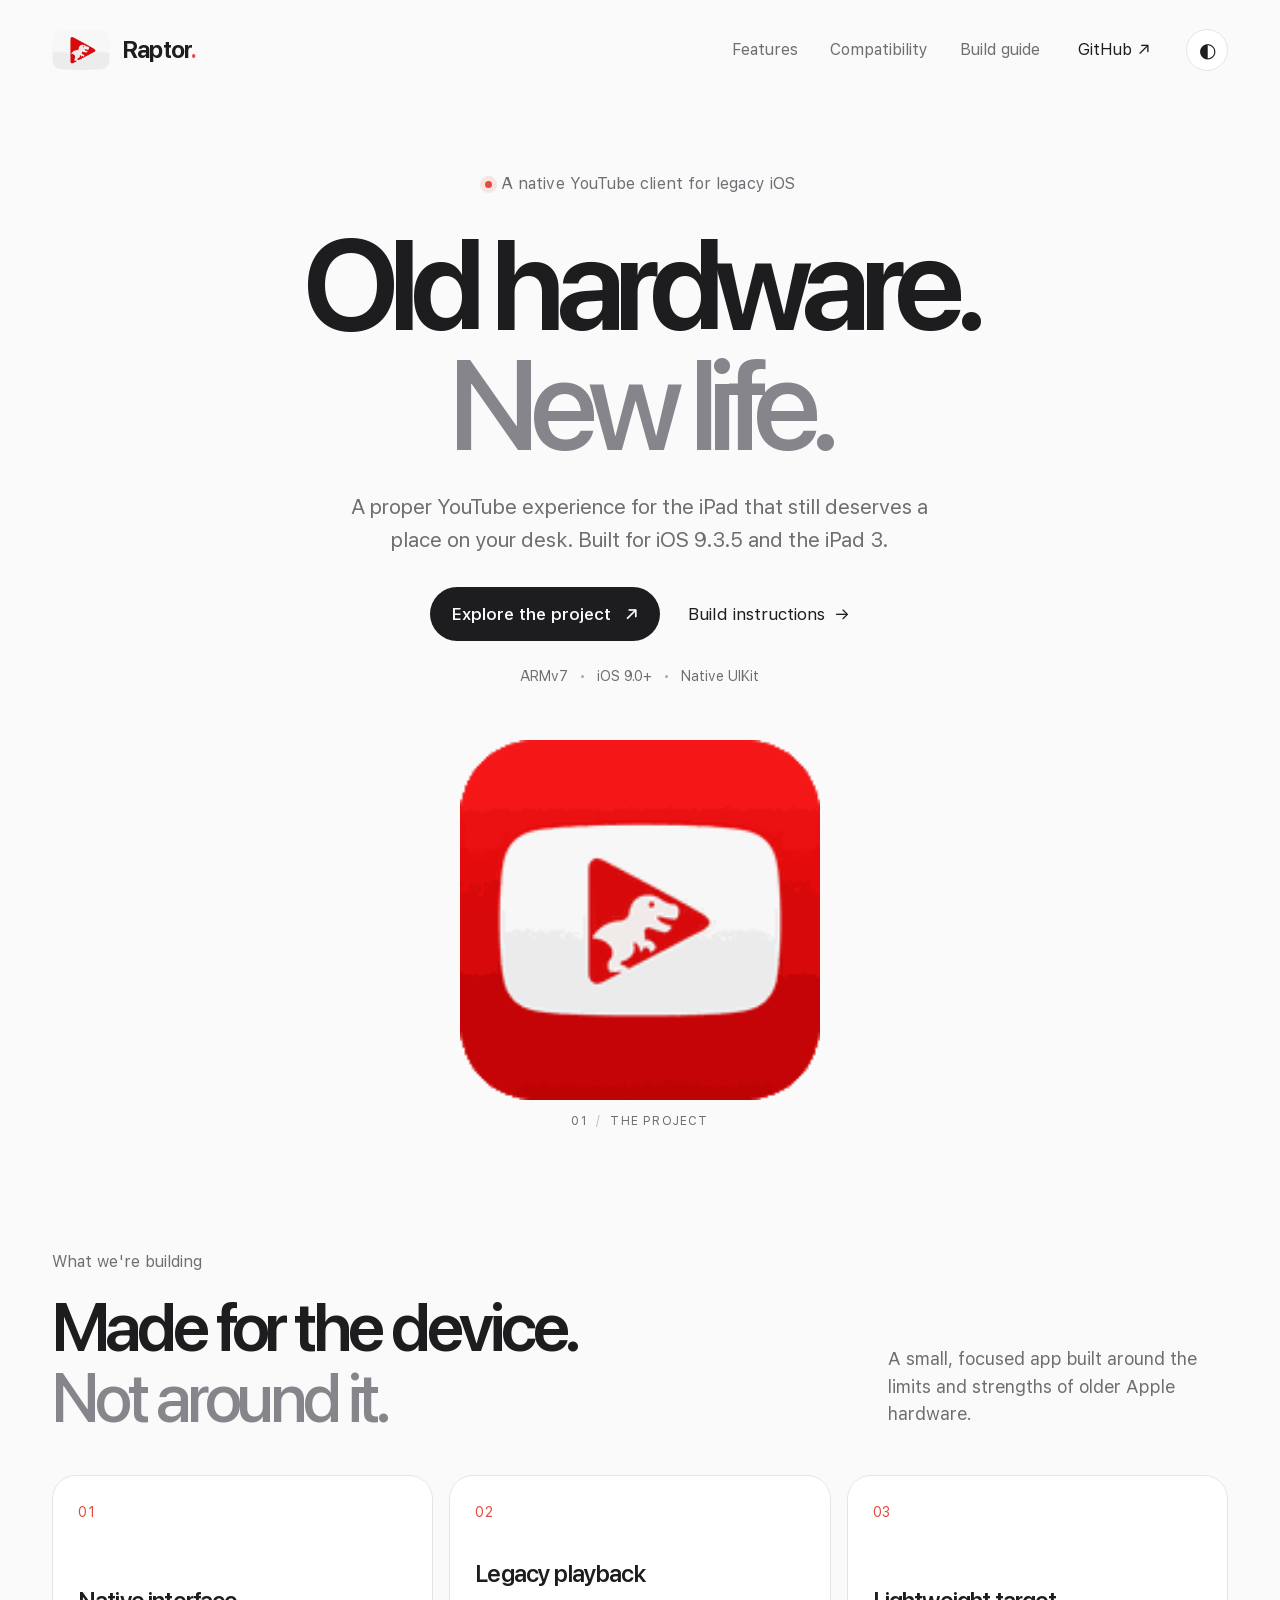
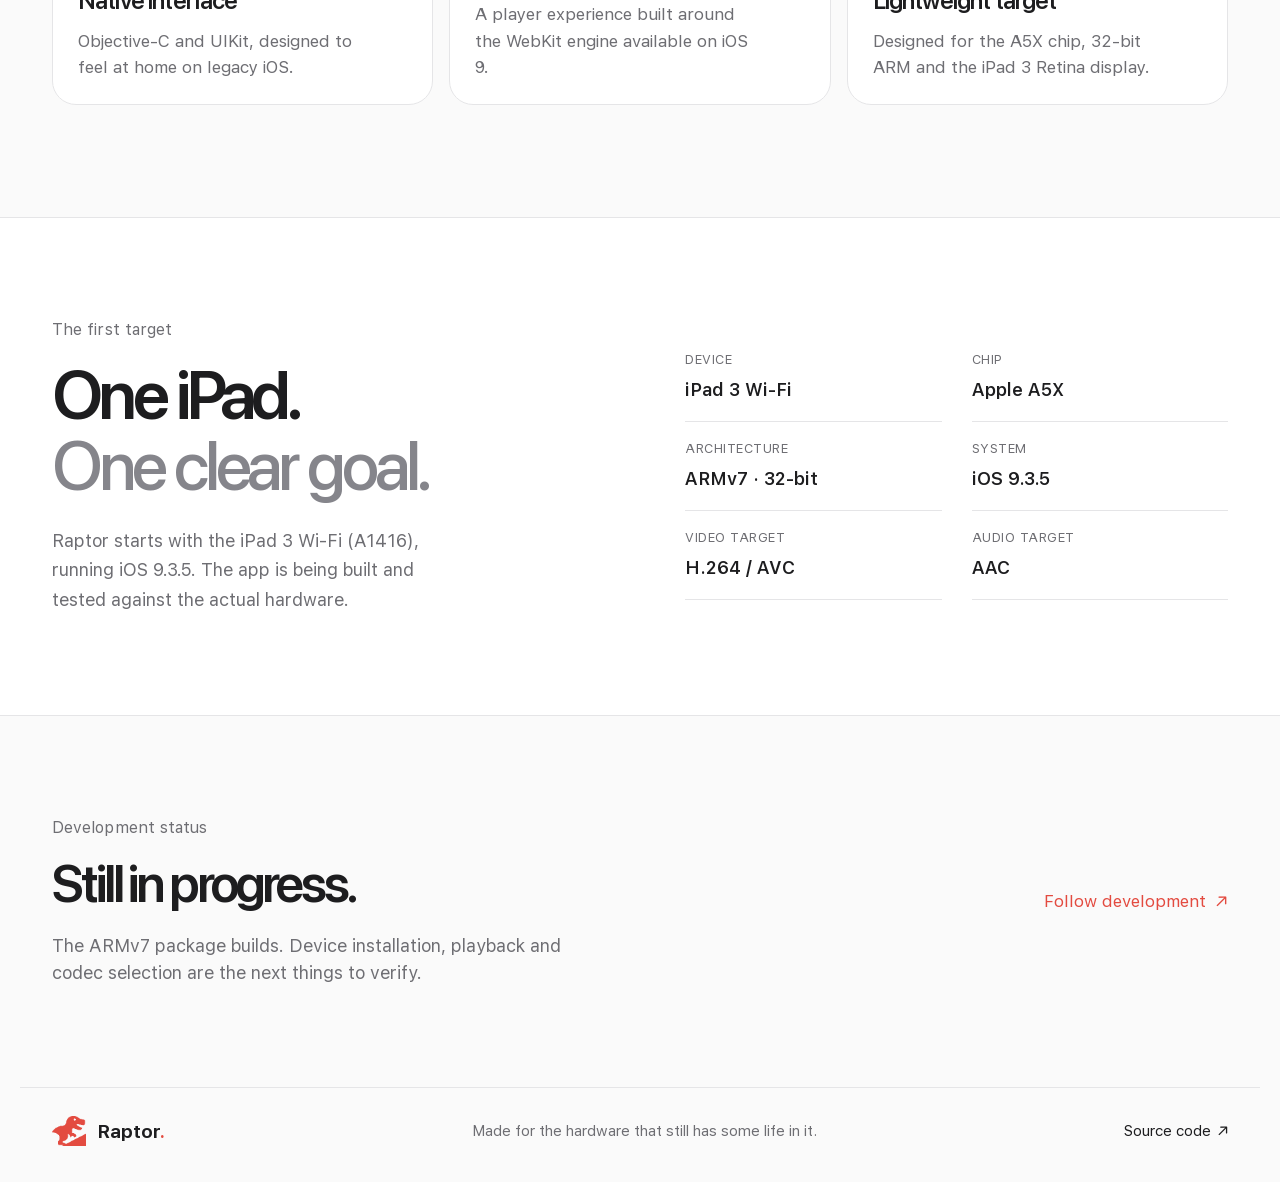
==== commit d242f229: "Use the original Raptor logo across app and project" ====
--- a/website/index.html
+++ b/website/index.html
@@ -1,8 +1,8 @@
 <!doctype html>
-<html lang="en"><head><meta charset="utf-8"><meta name="viewport" content="width=device-width,initial-scale=1"><meta name="theme-color" content="#fafafa"><meta name="description" content="Raptor is a native YouTube client for legacy iOS devices."><title>Raptor — YouTube for legacy iOS</title><link rel="icon" href="./assets/raptor-icon.svg" type="image/svg+xml"><link rel="preload" href="./assets/sf-pro.woff" as="font" type="font/woff" crossorigin><link rel="stylesheet" href="./assets/style.css"><script defer src="./assets/site.js"></script></head>
-<body><header class="topbar"><a class="brand" href="./" aria-label="Raptor home"><img src="./assets/raptor-icon.svg" alt=""><span>Raptor<span class="brand-period">.</span></span></a><nav aria-label="Main navigation"><a href="#features">Features</a><a href="#compatibility">Compatibility</a><a href="./docs/building.html">Build guide</a><a class="github" href="https://github.com/pxotitas/raptor">GitHub <span>↗</span></a></nav><button class="theme-toggle" type="button" aria-label="Switch to dark theme" title="Switch theme"><span aria-hidden="true">◐</span></button></header>
-<main><section class="hero" aria-labelledby="hero-title"><div class="hero-intro"><p class="eyebrow"><span class="eyebrow-dot"></span> A native YouTube client for legacy iOS</p><h1 id="hero-title"><span class="title-line">Old hardware.</span><span class="title-line title-muted">New life.</span></h1><p class="lead">A proper YouTube experience for the iPad that still deserves a place on your desk. Built for iOS 9.3.5 and the iPad 3.</p><div class="actions"><a class="button primary" href="https://github.com/pxotitas/raptor">Explore the project <span>↗</span></a><a class="text-link" href="./docs/building.html">Build instructions <span>→</span></a></div><div class="hero-meta"><span>ARMv7</span><i></i><span>iOS 9.0+</span><i></i><span>Native UIKit</span></div></div><div class="hero-art" aria-label="Raptor app icon"><img src="./assets/raptor-hero.svg" alt="Raptor dinosaur play-button logo"><span class="art-index">01 <span>/</span> THE PROJECT</span></div></section>
+<html lang="en"><head><meta charset="utf-8"><meta name="viewport" content="width=device-width,initial-scale=1"><meta name="theme-color" content="#fafafa"><meta name="description" content="Raptor is a native YouTube client for legacy iOS devices."><title>Raptor — YouTube for legacy iOS</title><link rel="icon" href="./assets/favicon.png" type="image/png" sizes="64x64"><link rel="preload" href="./assets/sf-pro.woff" as="font" type="font/woff" crossorigin><link rel="stylesheet" href="./assets/style.css"><script defer src="./assets/site.js"></script></head>
+<body><header class="topbar"><a class="brand" href="./" aria-label="Raptor home"><img src="./assets/raptor-logo.png" alt=""><span>Raptor<span class="brand-period">.</span></span></a><nav aria-label="Main navigation"><a href="#features">Features</a><a href="#compatibility">Compatibility</a><a href="./docs/building.html">Build guide</a><a class="github" href="https://github.com/pxotitas/raptor">GitHub <span>↗</span></a></nav><button class="theme-toggle" type="button" aria-label="Switch to dark theme" title="Switch theme"><span aria-hidden="true">◐</span></button></header>
+<main><section class="hero" aria-labelledby="hero-title"><div class="hero-intro"><p class="eyebrow"><span class="eyebrow-dot"></span> A native YouTube client for legacy iOS</p><h1 id="hero-title"><span class="title-line">Old hardware.</span><span class="title-line title-muted">New life.</span></h1><p class="lead">A proper YouTube experience for the iPad that still deserves a place on your desk. Built for iOS 9.3.5 and the iPad 3.</p><div class="actions"><a class="button primary" href="https://github.com/pxotitas/raptor">Explore the project <span>↗</span></a><a class="text-link" href="./docs/building.html">Build instructions <span>→</span></a></div><div class="hero-meta"><span>ARMv7</span><i></i><span>iOS 9.0+</span><i></i><span>Native UIKit</span></div></div><div class="hero-art" aria-label="Raptor app icon"><img src="./assets/raptor-app-icon.png" alt="Raptor dinosaur play-button logo"><span class="art-index">01 <span>/</span> THE PROJECT</span></div></section>
 <section class="feature-section" id="features"><div class="section-heading"><div><p class="eyebrow">What we're building</p><h2>Made for the device.<br><span>Not around it.</span></h2></div><p class="section-note">A small, focused app built around the limits and strengths of older Apple hardware.</p></div><div class="feature-grid"><article><span class="number">01</span><div><h3>Native interface</h3><p>Objective-C and UIKit, designed to feel at home on legacy iOS.</p></div><span class="feature-arrow">↗</span></article><article><span class="number">02</span><div><h3>Legacy playback</h3><p>A player experience built around the WebKit engine available on iOS 9.</p></div><span class="feature-arrow">↗</span></article><article><span class="number">03</span><div><h3>Lightweight target</h3><p>Designed for the A5X chip, 32-bit ARM and the iPad 3 Retina display.</p></div><span class="feature-arrow">↗</span></article></div></section>
 <section class="compat" id="compatibility"><div class="compat-copy"><p class="eyebrow">The first target</p><h2>One iPad.<br><span>One clear goal.</span></h2><p>Raptor starts with the iPad 3 Wi-Fi (A1416), running iOS 9.3.5. The app is being built and tested against the actual hardware.</p></div><div class="specs"><div><span>Device</span><strong>iPad 3 Wi-Fi</strong></div><div><span>Chip</span><strong>Apple A5X</strong></div><div><span>Architecture</span><strong>ARMv7 · 32-bit</strong></div><div><span>System</span><strong>iOS 9.3.5</strong></div><div><span>Video target</span><strong>H.264 / AVC</strong></div><div><span>Audio target</span><strong>AAC</strong></div></div></section>
 <section class="status-panel"><div><p class="eyebrow">Development status</p><h2>Still in progress.</h2><p>The ARMv7 package builds. Device installation, playback and codec selection are the next things to verify.</p></div><a class="status-link" href="https://github.com/pxotitas/raptor/issues">Follow development <span>↗</span></a></section></main>
-<footer><a class="footer-brand" href="./"><img src="./assets/raptor-dino.svg" alt=""><strong>Raptor<span>.</span></strong></a><span>Made for the hardware that still has some life in it.</span><a href="https://github.com/pxotitas/raptor">Source code <span>↗</span></a></footer></body></html>+<footer><a class="footer-brand" href="./"><img src="./assets/raptor-dino.png" alt=""><strong>Raptor<span>.</span></strong></a><span>Made for the hardware that still has some life in it.</span><a href="https://github.com/pxotitas/raptor">Source code <span>↗</span></a></footer></body></html>
--- a/website/assets/style.css
+++ b/website/assets/style.css
@@ -2,12 +2,12 @@
 :root{color-scheme:light;--bg:#fafafa;--surface:#fff;--ink:#1d1d1f;--muted:#6e6e73;--line:#e5e5e7;--accent:#e34b40;--purple:#6e5b88;--max:1240px;--font:"SF Pro",-apple-system,BlinkMacSystemFont,"Segoe UI",sans-serif;--ease:cubic-bezier(.22,1,.36,1);font-family:var(--font)}
 :root.dark{color-scheme:dark;--bg:#171719;--surface:#202023;--ink:#f4f3f5;--muted:#aaa8af;--line:#36353a}
 *{box-sizing:border-box}html{scroll-behavior:smooth;scroll-padding-top:112px}body{margin:0;background:var(--bg);color:var(--ink);font:400 18px/1.55 var(--font);-webkit-font-smoothing:antialiased;transition:background-color .45s var(--ease),color .45s var(--ease)}a{color:inherit;text-decoration:none}button{font:inherit;color:inherit}img{display:block;max-width:100%}
-.topbar{height:100px;max-width:var(--max);margin:auto;padding:0 32px;display:flex;align-items:center;gap:36px;position:relative;z-index:5}.brand{display:inline-flex;align-items:center;gap:12px;margin-right:auto;font-size:24px;font-weight:650;letter-spacing:-.8px}.brand img{width:42px;height:42px;transition:transform .45s var(--ease)}.brand:hover img{transform:rotate(-7deg) scale(1.04)}.brand-period,.footer-brand strong span{color:var(--accent)}.topbar nav{display:flex;align-items:center;gap:32px;font-size:16px;color:var(--muted)}.topbar nav a{position:relative;min-height:44px;display:inline-flex;align-items:center;gap:6px;transition:color .18s}.topbar nav a:after{content:"";position:absolute;left:0;right:0;bottom:5px;height:1px;background:currentColor;transform:scaleX(0);transform-origin:left;transition:transform .2s var(--ease)}.topbar nav a:hover{color:var(--ink)}.topbar nav a:hover:after{transform:scaleX(1)}.topbar nav .github{color:var(--ink);margin-left:6px}.theme-toggle{width:42px;height:42px;border:1px solid var(--line);border-radius:50%;background:var(--surface);display:grid;place-items:center;font-size:20px;cursor:pointer;transition:transform .3s var(--ease),background .3s}.theme-toggle:hover{transform:rotate(18deg)}
-main{overflow:hidden}.hero{max-width:var(--max);margin:0 auto;padding:72px 32px 108px;display:grid;grid-template-columns:1fr;justify-items:center;text-align:center}.hero-intro{max-width:820px}.eyebrow{display:flex;align-items:center;gap:9px;margin:0;color:var(--muted);font-size:16px;letter-spacing:.005em}.hero-intro>.eyebrow{justify-content:center}.eyebrow-dot{width:7px;height:7px;background:var(--accent);border-radius:50%;box-shadow:0 0 0 5px color-mix(in srgb,var(--accent) 12%,transparent)}.hero h1{margin:28px 0 0;font-size:clamp(76px,10vw,132px);line-height:.94;letter-spacing:-.075em;font-weight:620}.title-line{display:block}.title-muted{color:#85858b;font-weight:520}.lead{max-width:610px;margin:26px auto 0;color:var(--muted);font-size:21px;line-height:1.55}.actions{display:flex;justify-content:center;align-items:center;gap:28px;margin-top:30px}.button{min-height:52px;padding:14px 22px;border-radius:999px;display:inline-flex;align-items:center;justify-content:center;gap:14px;background:var(--ink);color:var(--bg);font-size:17px;font-weight:550;transition:transform .2s var(--ease),box-shadow .2s,background .2s}.button span,.text-link span,.status-link span,footer>a:last-child span{transition:transform .2s var(--ease)}.button:hover{transform:translateY(-2px);box-shadow:0 8px 20px #00000012}.button:hover span,.text-link:hover span,.status-link:hover span,footer>a:last-child:hover span{transform:translate(2px,-2px)}.text-link,.status-link{display:inline-flex;align-items:center;gap:9px;min-height:48px;font-size:17px;transition:color .18s}.text-link:hover,.status-link:hover{color:var(--accent)}.hero-meta{display:flex;justify-content:center;align-items:center;gap:13px;margin-top:25px;color:var(--muted);font-size:14px}.hero-meta i{width:3px;height:3px;background:#aaa;border-radius:50%}.hero-art{width:100%;max-width:1100px;position:relative;margin-top:64px;border-radius:30px;overflow:hidden;background:#f0eff1}.hero-art img{width:100%;height:auto;aspect-ratio:1240/420;object-fit:cover;transition:transform .8s var(--ease)}.hero-art:hover img{transform:scale(1.012)}.art-index{position:absolute;left:26px;bottom:22px;font-size:12px;letter-spacing:.1em;color:#77777d}.art-index span{color:#c1bec5;padding:0 5px}
+.topbar{height:100px;max-width:var(--max);margin:auto;padding:0 32px;display:flex;align-items:center;gap:36px;position:relative;z-index:5}.brand{display:inline-flex;align-items:center;gap:12px;margin-right:auto;font-size:24px;font-weight:650;letter-spacing:-.8px}.brand img{width:58px;height:40px;object-fit:contain;transition:transform .45s var(--ease)}.brand:hover img{transform:rotate(-7deg) scale(1.04)}.brand-period,.footer-brand strong span{color:var(--accent)}.topbar nav{display:flex;align-items:center;gap:32px;font-size:16px;color:var(--muted)}.topbar nav a{position:relative;min-height:44px;display:inline-flex;align-items:center;gap:6px;transition:color .18s}.topbar nav a:after{content:"";position:absolute;left:0;right:0;bottom:5px;height:1px;background:currentColor;transform:scaleX(0);transform-origin:left;transition:transform .2s var(--ease)}.topbar nav a:hover{color:var(--ink)}.topbar nav a:hover:after{transform:scaleX(1)}.topbar nav .github{color:var(--ink);margin-left:6px}.theme-toggle{width:42px;height:42px;border:1px solid var(--line);border-radius:50%;background:var(--surface);display:grid;place-items:center;font-size:20px;cursor:pointer;transition:transform .3s var(--ease),background .3s}.theme-toggle:hover{transform:rotate(18deg)}
+main{overflow:hidden}.hero{max-width:var(--max);margin:0 auto;padding:72px 32px 108px;display:grid;grid-template-columns:1fr;justify-items:center;text-align:center}.hero-intro{max-width:820px}.eyebrow{display:flex;align-items:center;gap:9px;margin:0;color:var(--muted);font-size:16px;letter-spacing:.005em}.hero-intro>.eyebrow{justify-content:center}.eyebrow-dot{width:7px;height:7px;background:var(--accent);border-radius:50%;box-shadow:0 0 0 5px color-mix(in srgb,var(--accent) 12%,transparent)}.hero h1{margin:28px 0 0;font-size:clamp(76px,10vw,132px);line-height:.94;letter-spacing:-.075em;font-weight:620}.title-line{display:block}.title-muted{color:#85858b;font-weight:520}.lead{max-width:610px;margin:26px auto 0;color:var(--muted);font-size:21px;line-height:1.55}.actions{display:flex;justify-content:center;align-items:center;gap:28px;margin-top:30px}.button{min-height:52px;padding:14px 22px;border-radius:999px;display:inline-flex;align-items:center;justify-content:center;gap:14px;background:var(--ink);color:var(--bg);font-size:17px;font-weight:550;transition:transform .2s var(--ease),box-shadow .2s,background .2s}.button span,.text-link span,.status-link span,footer>a:last-child span{transition:transform .2s var(--ease)}.button:hover{transform:translateY(-2px);box-shadow:0 8px 20px #00000012}.button:hover span,.text-link:hover span,.status-link:hover span,footer>a:last-child:hover span{transform:translate(2px,-2px)}.text-link,.status-link{display:inline-flex;align-items:center;gap:9px;min-height:48px;font-size:17px;transition:color .18s}.text-link:hover,.status-link:hover{color:var(--accent)}.hero-meta{display:flex;justify-content:center;align-items:center;gap:13px;margin-top:25px;color:var(--muted);font-size:14px}.hero-meta i{width:3px;height:3px;background:#aaa;border-radius:50%}.hero-art{width:100%;max-width:360px;position:relative;margin-top:52px;border-radius:0;overflow:visible;background:transparent}.hero-art img{display:block;width:100%;height:auto;aspect-ratio:auto;object-fit:contain;transition:transform .8s var(--ease)}.hero-art:hover img{transform:scale(1.012)}.art-index{display:block;margin-top:12px;text-align:center;font-size:12px;letter-spacing:.1em;color:var(--muted)}.art-index span{color:#c1bec5;padding:0 5px}
 .feature-section{max-width:var(--max);margin:0 auto;padding:12px 32px 112px}.section-heading{display:flex;align-items:end;justify-content:space-between;gap:40px;margin-bottom:42px}.section-heading h2,.compat h2,.status-panel h2{margin:17px 0 0;font-size:clamp(42px,5.4vw,68px);line-height:1.04;letter-spacing:-.06em;font-weight:590}.section-heading h2 span,.compat h2 span{color:#85858b;font-weight:500}.section-note{max-width:340px;margin:0 0 5px;color:var(--muted);font-size:18px}.feature-grid{display:grid;grid-template-columns:repeat(3,1fr);gap:16px}.feature-grid article{position:relative;min-height:230px;padding:26px 25px 24px;background:var(--surface);border:1px solid var(--line);border-radius:24px;display:flex;flex-direction:column;justify-content:space-between;transition:transform .4s var(--ease),border-color .25s,box-shadow .35s}.feature-grid article:hover{transform:translateY(-5px);border-color:color-mix(in srgb,var(--accent) 35%,var(--line));box-shadow:0 16px 34px #00000008}.number{font-size:14px;color:var(--accent);letter-spacing:.06em}.feature-grid h3{margin:0 0 9px;font-size:24px;letter-spacing:-.035em;font-weight:570}.feature-grid p{max-width:290px;margin:0;color:var(--muted);font-size:17px;line-height:1.55}.feature-arrow{position:absolute;right:25px;top:23px;color:#aaa;font-size:18px;opacity:0;transform:translate(-3px,3px);transition:opacity .2s,transform .2s var(--ease)}.feature-grid article:hover .feature-arrow{opacity:1;transform:none}
 .compat{padding:100px max(32px,calc((100vw - var(--max))/2 + 32px));background:var(--surface);border-top:1px solid var(--line);border-bottom:1px solid var(--line);display:grid;grid-template-columns:1fr 1fr;gap:90px}.compat-copy>p:last-child{max-width:420px;margin:24px 0 0;color:var(--muted);font-size:18px;line-height:1.65}.specs{display:grid;grid-template-columns:1fr 1fr;align-content:center;gap:0 30px}.specs div{display:flex;flex-direction:column;gap:6px;padding:17px 0;border-bottom:1px solid var(--line);transition:padding .25s var(--ease),border-color .25s}.specs div:hover{padding-left:7px;border-color:var(--accent)}.specs span{font-size:13px;color:var(--muted);letter-spacing:.04em;text-transform:uppercase}.specs strong{font-size:18px;font-weight:570}.status-panel{max-width:var(--max);margin:0 auto;padding:100px 32px;display:flex;justify-content:space-between;align-items:center;gap:50px}.status-panel>div{max-width:620px}.status-panel h2{font-size:52px}.status-panel p:last-child{max-width:550px;margin:20px 0 0;color:var(--muted);font-size:18px}.status-link{white-space:nowrap;color:var(--accent)}footer{max-width:var(--max);margin:0 auto;border-top:1px solid var(--line);padding:26px 32px 34px;display:flex;align-items:center;justify-content:space-between;gap:24px;color:var(--muted);font-size:15px}.footer-brand{display:inline-flex;align-items:center;gap:11px;color:var(--ink)}.footer-brand img{width:34px;height:34px;object-fit:contain}.footer-brand strong{font-size:19px;font-weight:650}footer>a:last-child{display:inline-flex;align-items:center;gap:6px;color:var(--ink)}
 .js-motion .hero-intro>*{opacity:0;transform:translateY(18px);animation:hero-in .7s var(--ease) forwards}.js-motion .hero-intro>.eyebrow{animation-delay:.08s}.js-motion .hero-intro>h1{animation-delay:.16s}.js-motion .hero-intro>.lead{animation-delay:.24s}.js-motion .hero-intro>.actions{animation-delay:.32s}.js-motion .hero-intro>.hero-meta{animation-delay:.4s}.js-motion .hero-art{opacity:0;animation:art-in .9s .2s var(--ease) forwards}.js-motion .reveal{opacity:0;transform:translateY(18px);transition:opacity .7s var(--ease),transform .8s var(--ease)}.js-motion .reveal.is-visible{opacity:1;transform:none}@keyframes hero-in{to{opacity:1;transform:translateY(0)}}@keyframes art-in{from{opacity:0;transform:translateY(22px) scale(.985)}to{opacity:1;transform:translateY(0) scale(1)}}
 @media(max-width:850px){.topbar{height:88px;padding:0 28px;gap:18px}.topbar nav{gap:18px;font-size:14px}.hero{padding:58px 28px 82px}.hero h1{font-size:clamp(68px,11vw,96px)}.hero-art{margin-top:50px}.feature-section{padding:10px 28px 82px}.feature-grid{gap:12px}.feature-grid article{padding:22px;min-height:220px}.feature-grid h3{font-size:21px}.feature-grid p{font-size:16px}.compat{padding:78px 32px;gap:42px}.status-panel{padding:78px 32px}}
-@media(max-width:620px){.topbar{height:78px;padding:0 20px;gap:10px}.brand{font-size:21px;gap:9px}.brand img{width:36px;height:36px}.topbar nav{gap:13px;font-size:12px}.topbar nav a:nth-child(2),.topbar nav a:nth-child(3){display:none}.topbar nav .github{margin:0}.theme-toggle{width:36px;height:36px;flex:none}.hero{padding:50px 20px 72px}.hero h1{font-size:clamp(60px,14vw,88px);margin-top:24px}.lead{font-size:18px;margin-top:22px}.actions{gap:12px;flex-direction:column;margin-top:25px}.button{width:100%;max-width:290px}.text-link{font-size:16px}.hero-meta{font-size:12px;gap:9px;margin-top:20px}.hero-art{margin-top:38px;border-radius:20px}.art-index{left:14px;bottom:11px;font-size:9px}.feature-section{padding:0 20px 72px}.section-heading{display:block;margin-bottom:28px}.section-heading h2,.compat h2{font-size:44px}.section-note{margin-top:20px;font-size:17px}.feature-grid{grid-template-columns:1fr;gap:10px}.feature-grid article{min-height:180px;padding:22px}.feature-grid h3{font-size:23px}.feature-grid p{font-size:17px}.compat{grid-template-columns:1fr;padding:68px 22px;gap:30px}.compat-copy>p:last-child{font-size:17px}.specs{gap:0 18px}.specs strong{font-size:16px}.specs span{font-size:11px}.status-panel{display:block;padding:70px 22px}.status-panel h2{font-size:43px}.status-panel p:last-child{font-size:17px}.status-link{margin-top:20px}footer{padding:22px 20px 28px;gap:12px;flex-wrap:wrap}footer>span:nth-child(2){order:3;width:100%;font-size:13px}footer>a:last-child{font-size:13px}}
+@media(max-width:620px){.topbar{height:78px;padding:0 20px;gap:10px}.brand{font-size:21px;gap:9px}.brand img{width:48px;height:34px}.topbar nav{gap:13px;font-size:12px}.topbar nav a:nth-child(2),.topbar nav a:nth-child(3){display:none}.topbar nav .github{margin:0}.theme-toggle{width:36px;height:36px;flex:none}.hero{padding:50px 20px 72px}.hero h1{font-size:clamp(60px,14vw,88px);margin-top:24px}.lead{font-size:18px;margin-top:22px}.actions{gap:12px;flex-direction:column;margin-top:25px}.button{width:100%;max-width:290px}.text-link{font-size:16px}.hero-meta{font-size:12px;gap:9px;margin-top:20px}.hero-art{margin-top:38px;max-width:260px;border-radius:0}.art-index{margin-top:9px;font-size:9px}.feature-section{padding:0 20px 72px}.section-heading{display:block;margin-bottom:28px}.section-heading h2,.compat h2{font-size:44px}.section-note{margin-top:20px;font-size:17px}.feature-grid{grid-template-columns:1fr;gap:10px}.feature-grid article{min-height:180px;padding:22px}.feature-grid h3{font-size:23px}.feature-grid p{font-size:17px}.compat{grid-template-columns:1fr;padding:68px 22px;gap:30px}.compat-copy>p:last-child{font-size:17px}.specs{gap:0 18px}.specs strong{font-size:16px}.specs span{font-size:11px}.status-panel{display:block;padding:70px 22px}.status-panel h2{font-size:43px}.status-panel p:last-child{font-size:17px}.status-link{margin-top:20px}footer{padding:22px 20px 28px;gap:12px;flex-wrap:wrap}footer>span:nth-child(2){order:3;width:100%;font-size:13px}footer>a:last-child{font-size:13px}}
 @media(prefers-reduced-motion:reduce){html{scroll-behavior:auto}*,*::before,*::after{animation-duration:.01ms!important;animation-iteration-count:1!important;transition-duration:.01ms!important}.js-motion .reveal,.js-motion .hero-intro>*{opacity:1;transform:none}}
 .doc-page{max-width:850px;margin:0 auto;padding:58px 32px 110px}.doc-back{display:inline-flex;min-height:44px;align-items:center;margin-bottom:38px;color:var(--muted);font-size:16px;transition:color .18s}.doc-back:hover{color:var(--accent)}.doc-page>.eyebrow{color:var(--accent)}.doc-page h1{margin:15px 0 18px;font-size:clamp(48px,8vw,78px);line-height:1;letter-spacing:-.07em}.doc-lead{max-width:690px;color:var(--muted);font-size:20px}.doc-page section{margin-top:48px;padding-top:28px;border-top:1px solid var(--line)}.doc-page h2{margin:0 0 18px;font-size:30px;letter-spacing:-.045em}.doc-page p,.doc-page li{color:var(--muted);font-size:17px;line-height:1.75}.doc-page ul{padding-left:22px}.doc-page li+li{margin-top:5px}.doc-page pre{overflow:auto;padding:22px 24px;border-radius:18px;background:var(--surface);border:1px solid var(--line);color:var(--ink);font:14px/1.7 ui-monospace,SFMono-Regular,monospace}.doc-page code{font: .9em ui-monospace,SFMono-Regular,monospace}.doc-page p code{padding:2px 6px;border-radius:5px;background:var(--surface);color:var(--ink)}.doc-page a:not(.doc-back){color:var(--accent)}.doc-page a:not(.doc-back):hover{text-decoration:underline}@media(max-width:620px){.doc-page{padding:40px 22px 76px}.doc-page h1{font-size:52px}.doc-page h2{font-size:26px}.doc-lead{font-size:18px}.doc-page pre{padding:16px;font-size:12px}}
